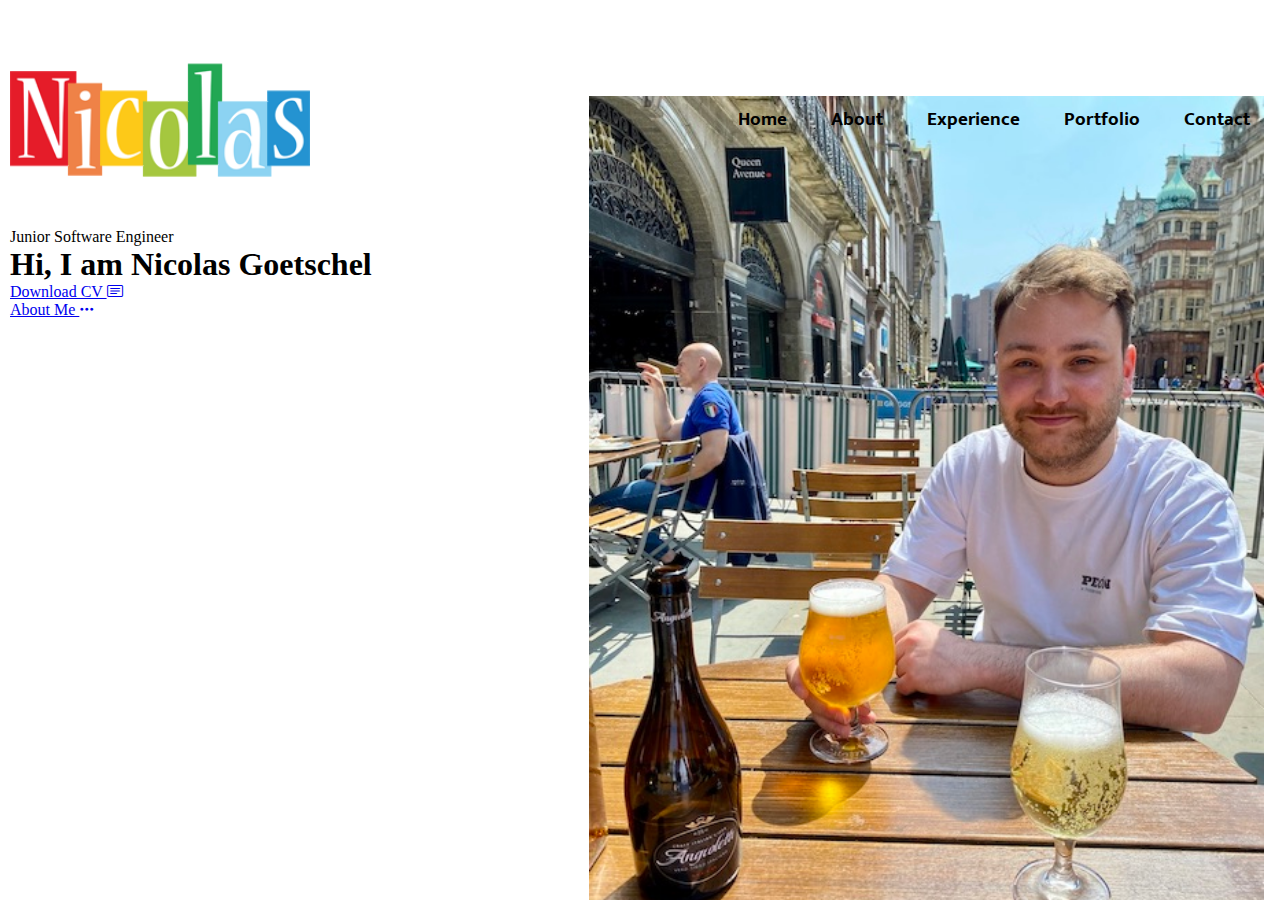
==== index.html @ 973a5bb7 "about me added" ====
<!DOCTYPE html>
<html lang="en">
  <head>
    <meta charset="UTF-8" />
    <meta http-equiv="X-UA-Compatible" content="IE=edge" />
    <meta name="viewport" content="width=device-width, initial-scale=1.0" />
    <title>Portfolio</title>

    <link href="https://unpkg.com/aos@2.3.1/dist/aos.css" rel="stylesheet" />
    <link rel="stylesheet" href="style.css" />

    <link
      rel="stylesheet"
      href="https://cdn.jsdelivr.net/npm/bootstrap-icons@1.10.2/font/bootstrap-icons.css"
    />

    <script src="https://unpkg.com/aos@2.3.1/dist/aos.js"></script>
  </head>

  <body>
    <div id="header">
      <div class="container">
        <nav>
          <a href="index.html"
            ><img
              src="image/Nicolas-designstyle-colors-m.png"
              alt="logo"
              class="logo"
          /></a>
          <ul id="sidemenu">
            <li>
              <a href="#header">
                <h3>Home</h3>
              </a>
            </li>
            <li>
              <a href="#header">
                <h3>About</h3>
              </a>
            </li>
            <li>
              <a href="#header">
                <h3>Experience</h3>
              </a>
            </li>
            <li>
              <a href="#header">
                <h3>Portfolio</h3>
              </a>
            </li>
            <li>
              <a href="#header">
                <h3>Contact</h3>
              </a>
            </li>
          </ul>
        </nav>
        <div class="header-text">
          <p>Junior Software Engineer</p>
          <h1>Hi, I am <span>Nicolas Goetschel</span></h1>
        </div>
        <div class="header-bottom-content">
          <div>
            <a href="cv.pdf" download
              >Download CV <i class="bi bi-card-text"></i
            ></a>
          </div>
          <div>
            <a href="#about"> About Me <i class="bi bi-three-dots"></i></a>
          </div>
        </div>
      </div>
    </div>
  </body>
</html>
---- style.css ----
@import url('https://fonts.googleapis.com/css2?family=Mukta:wght@300;400;500;700;800&family=Poppins:wght@300;400;500;600;700&display=swap');

* {
  margin: 0;
  padding: 0;
  box-sizing: border-box;
}

:root {
  --text: rgb(0, 0, 0);
  --body-background: rgb(245, 248, 246);
  --main-color: rgb(5, 100, 87);
  --text-white: rgb(247, 247, 247);
}

#header {
  width: 100%;
  height: 100vh;
  background-image: url(image/nicolas.jpeg);
  background-repeat: no-repeat;
  background-size: contain;
  background-position: right 1rem top 6rem;
  padding: 0;
  margin: 0;
  position: relative;
}

.container {
  padding: 10px;
  display: block;
}

nav {
  display: flex;
  align-items: center;
  justify-content: space-between;
  flex-wrap: wrap;
}

.logo {
  width: 300px;
  cursor: pointer;
}

nav ul li {
  display: inline-block;
  list-style: none;
  margin: 10px 20px;
}

nav ul li a {
  color: var(--text);
  text-decoration: none;
  position: relative;
}

nav ul li a h3 {
  font-family: 'Mukta', sans-serif;
}

nav ul li a::after {
  content: ' ';
  width: 0;
  height: 2.7px;
  background: var(--main-color);
  position: absolute;
  left: 50%;
  bottom: 0;
  transition: 0.5s;
  -webkit-transition: 0.5s;
  -moz-transition: 0.5s;
  -ms-transition: 0.5s;
  -o-transition: 0.5s;
}

nav ul li a:hover::after {
  width: 100%;
  left: 0;
}
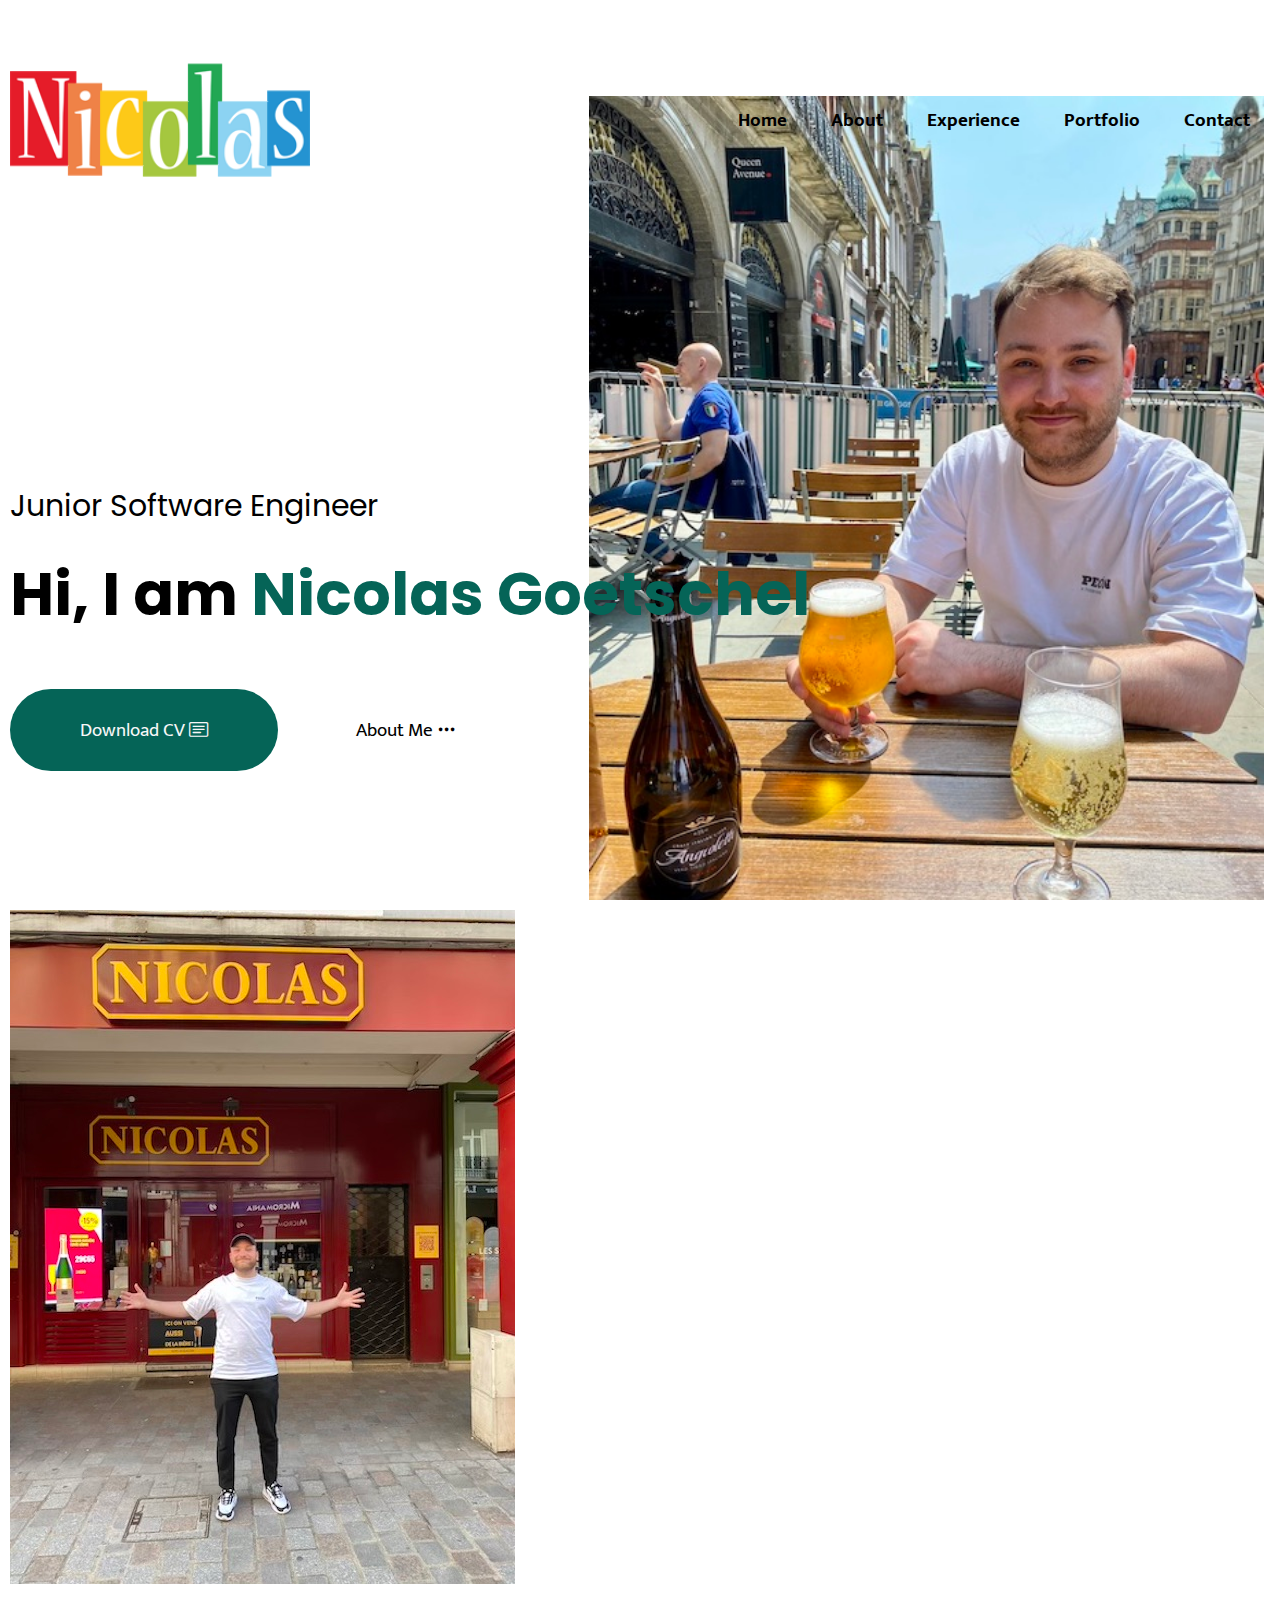
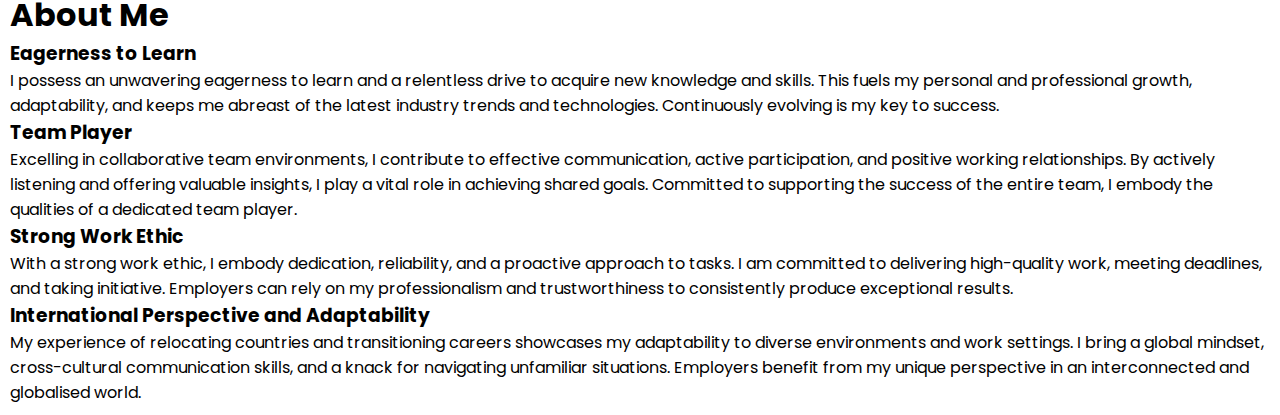
==== commit b1da96ad: "added about me text" ====
--- a/index.html
+++ b/index.html
@@ -71,5 +71,51 @@
         </div>
       </div>
     </div>
+    <div id="about">
+      <div class="container">
+        <div class="row">
+          <div class="about-col-1">
+            <img src="image/nicolas123.jpeg" alt="" />
+          </div>
+          <div class="about-col-2">
+            <h1 class="sub-title">About Me</h1>
+            <h3>Eagerness to Learn</h3>
+            <p>
+              I possess an unwavering eagerness to learn and a relentless drive
+              to acquire new knowledge and skills. This fuels my personal and
+              professional growth, adaptability, and keeps me abreast of the
+              latest industry trends and technologies. Continuously evolving is
+              my key to success.
+            </p>
+            <h3>Team Player</h3>
+            <p>
+              Excelling in collaborative team environments, I contribute to
+              effective communication, active participation, and positive
+              working relationships. By actively listening and offering valuable
+              insights, I play a vital role in achieving shared goals. Committed
+              to supporting the success of the entire team, I embody the
+              qualities of a dedicated team player.
+            </p>
+            <h3>Strong Work Ethic</h3>
+            <p>
+              With a strong work ethic, I embody dedication, reliability, and a
+              proactive approach to tasks. I am committed to delivering
+              high-quality work, meeting deadlines, and taking initiative.
+              Employers can rely on my professionalism and trustworthiness to
+              consistently produce exceptional results.
+            </p>
+            <h3>International Perspective and Adaptability</h3>
+            <p>
+              My experience of relocating countries and transitioning careers
+              showcases my adaptability to diverse environments and work
+              settings. I bring a global mindset, cross-cultural communication
+              skills, and a knack for navigating unfamiliar situations.
+              Employers benefit from my unique perspective in an interconnected
+              and globalised world.
+            </p>
+          </div>
+        </div>
+      </div>
+    </div>
   </body>
 </html>
--- a/style.css
+++ b/style.css
@@ -4,6 +4,7 @@
   margin: 0;
   padding: 0;
   box-sizing: border-box;
+  font-family: 'Poppins', sans-serif;
 }
 
 :root {
@@ -77,3 +78,67 @@
   width: 100%;
   left: 0;
 }
+
+.header-text {
+  margin-top: 20%;
+  font-size: 30px;
+}
+
+.header-text h1 {
+  font-size: 60px;
+  margin-top: 20px;
+}
+
+.header-text h1 span {
+  color: var(--main-color);
+}
+
+.header-bottom-content {
+  display: flex;
+  flex-wrap: wrap;
+  gap: 0.5rem;
+  margin-top: 50px;
+}
+
+.header-bottom-content div {
+  background: transparent;
+  display: inline-block;
+  padding: 25px 70px;
+  border-radius: 50px;
+  -webkit-border-radius: 50px;
+  -moz-border-radius: 50px;
+  -ms-border-radius: 50px;
+  -o-border-radius: 50px;
+  cursor: pointer;
+}
+
+.header-bottom-content div:nth-child(1) {
+  background: var(--main-color);
+}
+
+.header-bottom-content div:nth-child(1) a {
+  color: var(--text-white);
+}
+
+.header-bottom-content div:nth-child(1):hover {
+  background: transparent;
+}
+
+.header-bottom-content div:nth-child(1):hover a {
+  color: var(--text);
+}
+
+.header-bottom-content div a {
+  text-decoration: none;
+  color: var(--text);
+  font-size: 1.2rem;
+  font-family: 'Mukta', sans-serif;
+}
+
+.header-bottom-content div:hover a {
+  color: var(--text-white);
+}
+
+.header-bottom-content div:hover {
+  background: var(--main-color);
+}
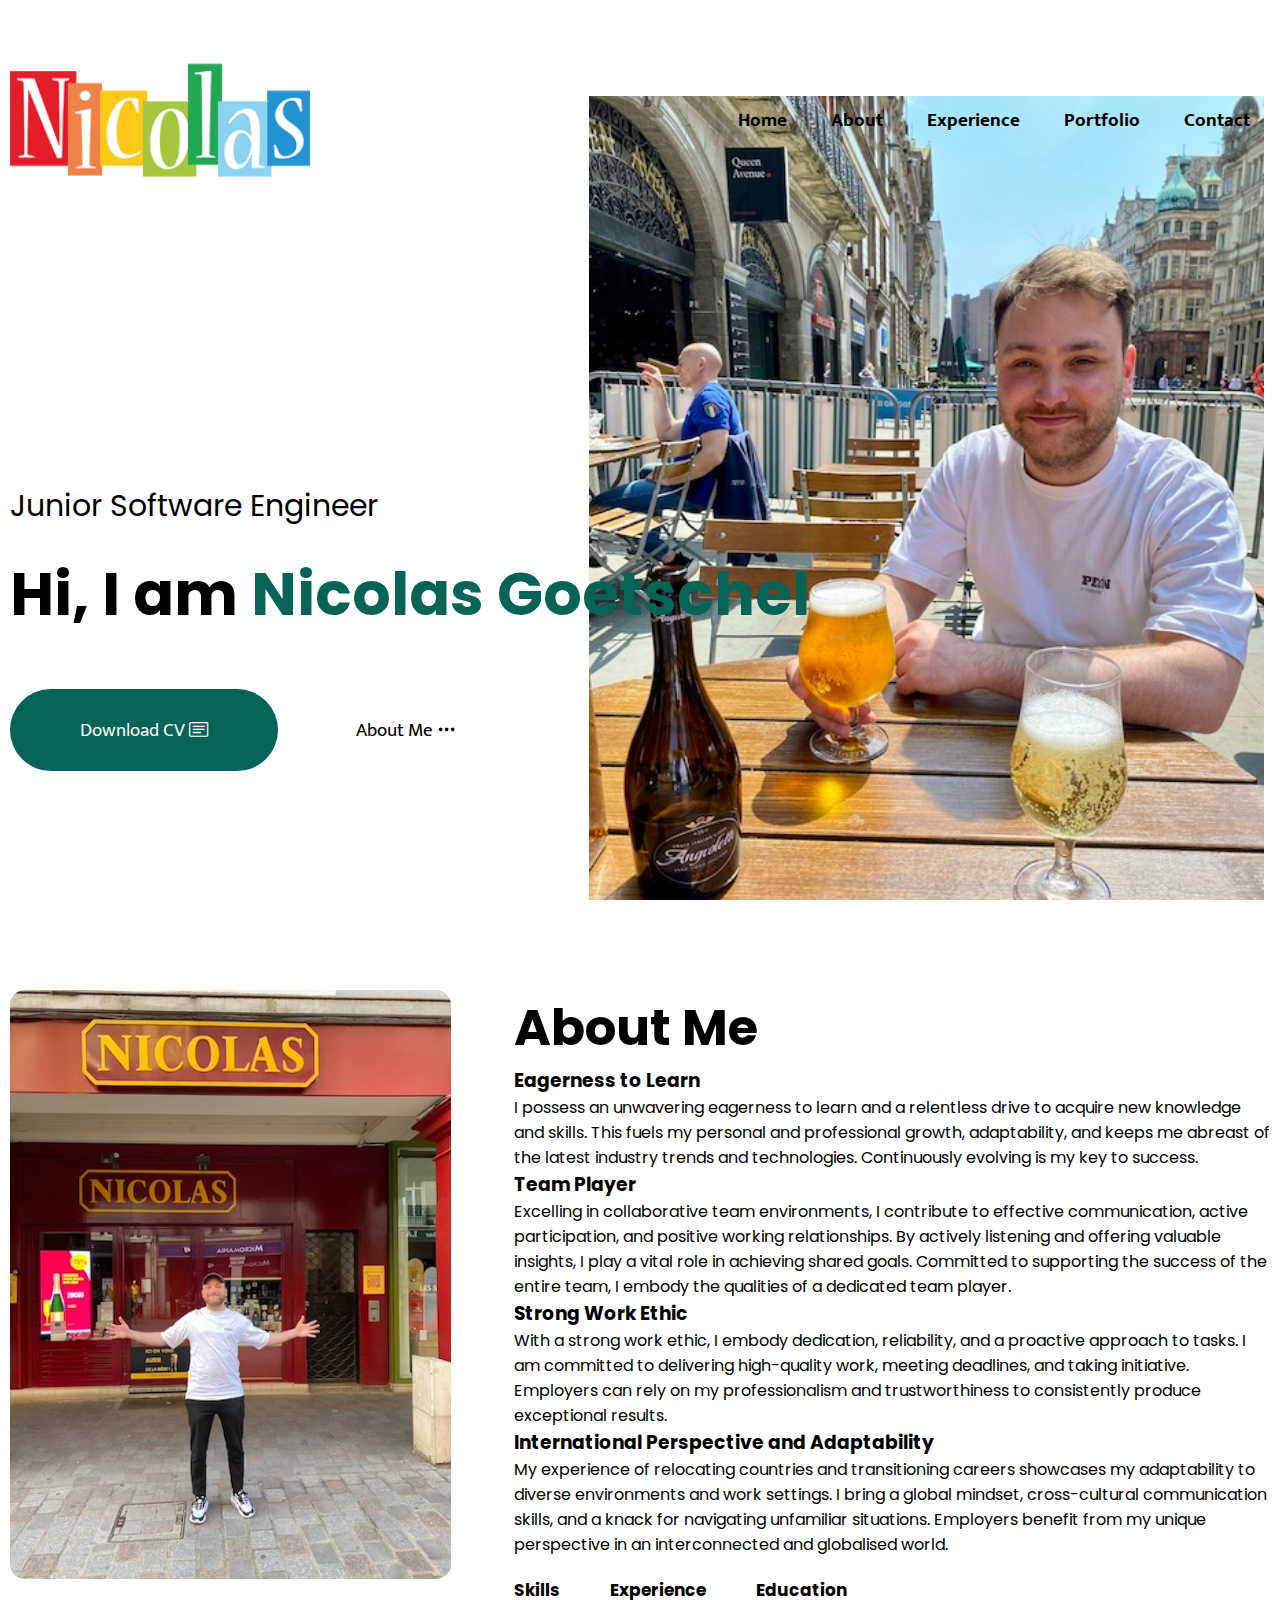
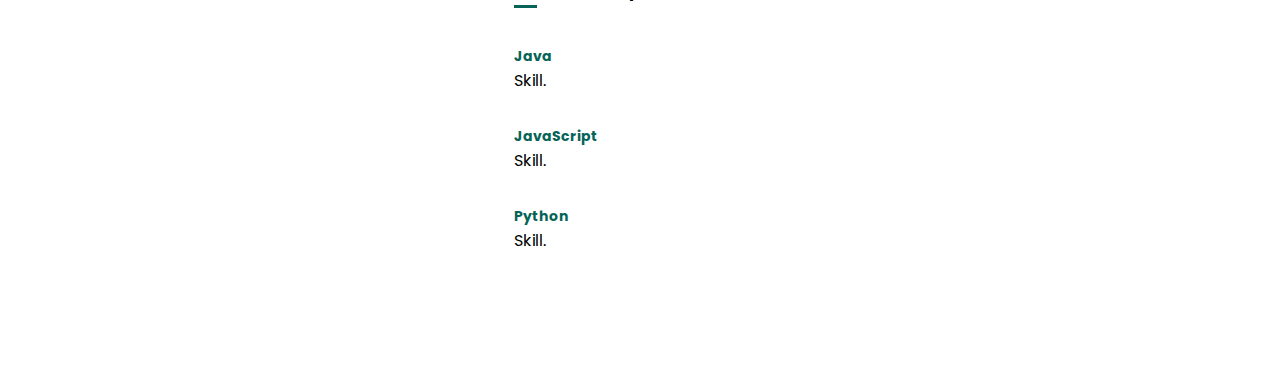
==== commit d070e05b: "skill, experience and education tabs working" ====
--- a/index.html
+++ b/index.html
@@ -113,9 +113,65 @@
               Employers benefit from my unique perspective in an interconnected
               and globalised world.
             </p>
+            <div class="tab-titles">
+              <p class="tab-links active-link" onclick="opentab('skill')">
+                Skills
+              </p>
+              <p class="tab-links" onclick="opentab('experience')">
+                Experience
+              </p>
+              <p class="tab-links" onclick="opentab('education')">Education</p>
+            </div>
+            <div class="tab-contents active-tab" id="skill">
+              <ul>
+                <li>
+                  <span>Java</span><br />
+                  Skill.
+                </li>
+                <li>
+                  <span>JavaScript</span><br />
+                  Skill.
+                </li>
+                <li>
+                  <span>Python</span><br />
+                  Skill.
+                </li>
+              </ul>
+            </div>
+            <div class="tab-contents" id="experience">
+              <ul>
+                <li><span>2023-current</span><br />Experience.</li>
+                <li><span>2022-2023</span><br />Experience.</li>
+                <li><span>2021-2022</span><br />Experience.</li>
+              </ul>
+            </div>
+            <div class="tab-contents" id="education">
+              <ul>
+                <li><span>2023-current</span><br />Education.</li>
+                <li><span>2022-2023</span><br />Education.</li>
+                <li><span>2021-2022</span><br />Education.</li>
+              </ul>
+            </div>
           </div>
         </div>
       </div>
     </div>
+
+    <script>
+      let tablinks = document.getElementsByClassName('tab-links');
+      let tabcontents = document.getElementsByClassName('tab-contents');
+
+      function opentab(tabname) {
+        for (tablink of tablinks) {
+          tablink.classList.remove('active-link');
+        }
+        for (tabcontent of tabcontents) {
+          tabcontent.classList.remove('active-tab');
+        }
+
+        event.currentTarget.classList.add('active-link');
+        document.getElementById(tabname).classList.add('active-tab');
+      }
+    </script>
   </body>
 </html>
--- a/style.css
+++ b/style.css
@@ -142,3 +142,88 @@
 .header-bottom-content div:hover {
   background: var(--main-color);
 }
+
+#about {
+  padding: 80px 0;
+  color: var(--text);
+  max-width: 100%;
+}
+
+.row {
+  display: flex;
+  justify-content: space-between;
+  flex-wrap: wrap;
+}
+
+.about-col-1 {
+  flex-basis: 35%;
+}
+
+.about-col-1 img {
+  width: 100%;
+  border-radius: 15px;
+  -webkit-border-radius: 15px;
+  -moz-border-radius: 15px;
+  -ms-border-radius: 15px;
+  -o-border-radius: 15px;
+}
+
+.about-col-2 {
+  flex-basis: 60%;
+}
+
+.sub-title {
+  font-size: 50px;
+  color: var(--text);
+}
+
+.tab-titles {
+  display: flex;
+  margin: 20px 0 40px;
+}
+
+.tab-links {
+  margin-right: 50px;
+  font-size: 17px;
+  font-weight: bold;
+  cursor: pointer;
+  position: relative;
+}
+
+.tab-links::after {
+  content: ' ';
+  width: 0;
+  height: 3px;
+  background: var(--main-color);
+  position: absolute;
+  left: 0;
+  bottom: -5px;
+  transition: 0.5s;
+  -webkit-transition: 0.5s;
+  -moz-transition: 0.5s;
+  -ms-transition: 0.5s;
+  -o-transition: 0.5s;
+}
+
+.tab-links.active-link::after {
+  width: 50%;
+}
+
+.tab-contents ul li {
+  list-style: none;
+  margin: 30px 0;
+}
+
+.tab-contents ul li span {
+  color: var(--main-color);
+  font-size: 14px;
+  font-weight: bold;
+}
+
+.tab-contents {
+  display: none;
+}
+
+.tab-contents.active-tab {
+  display: block;
+}
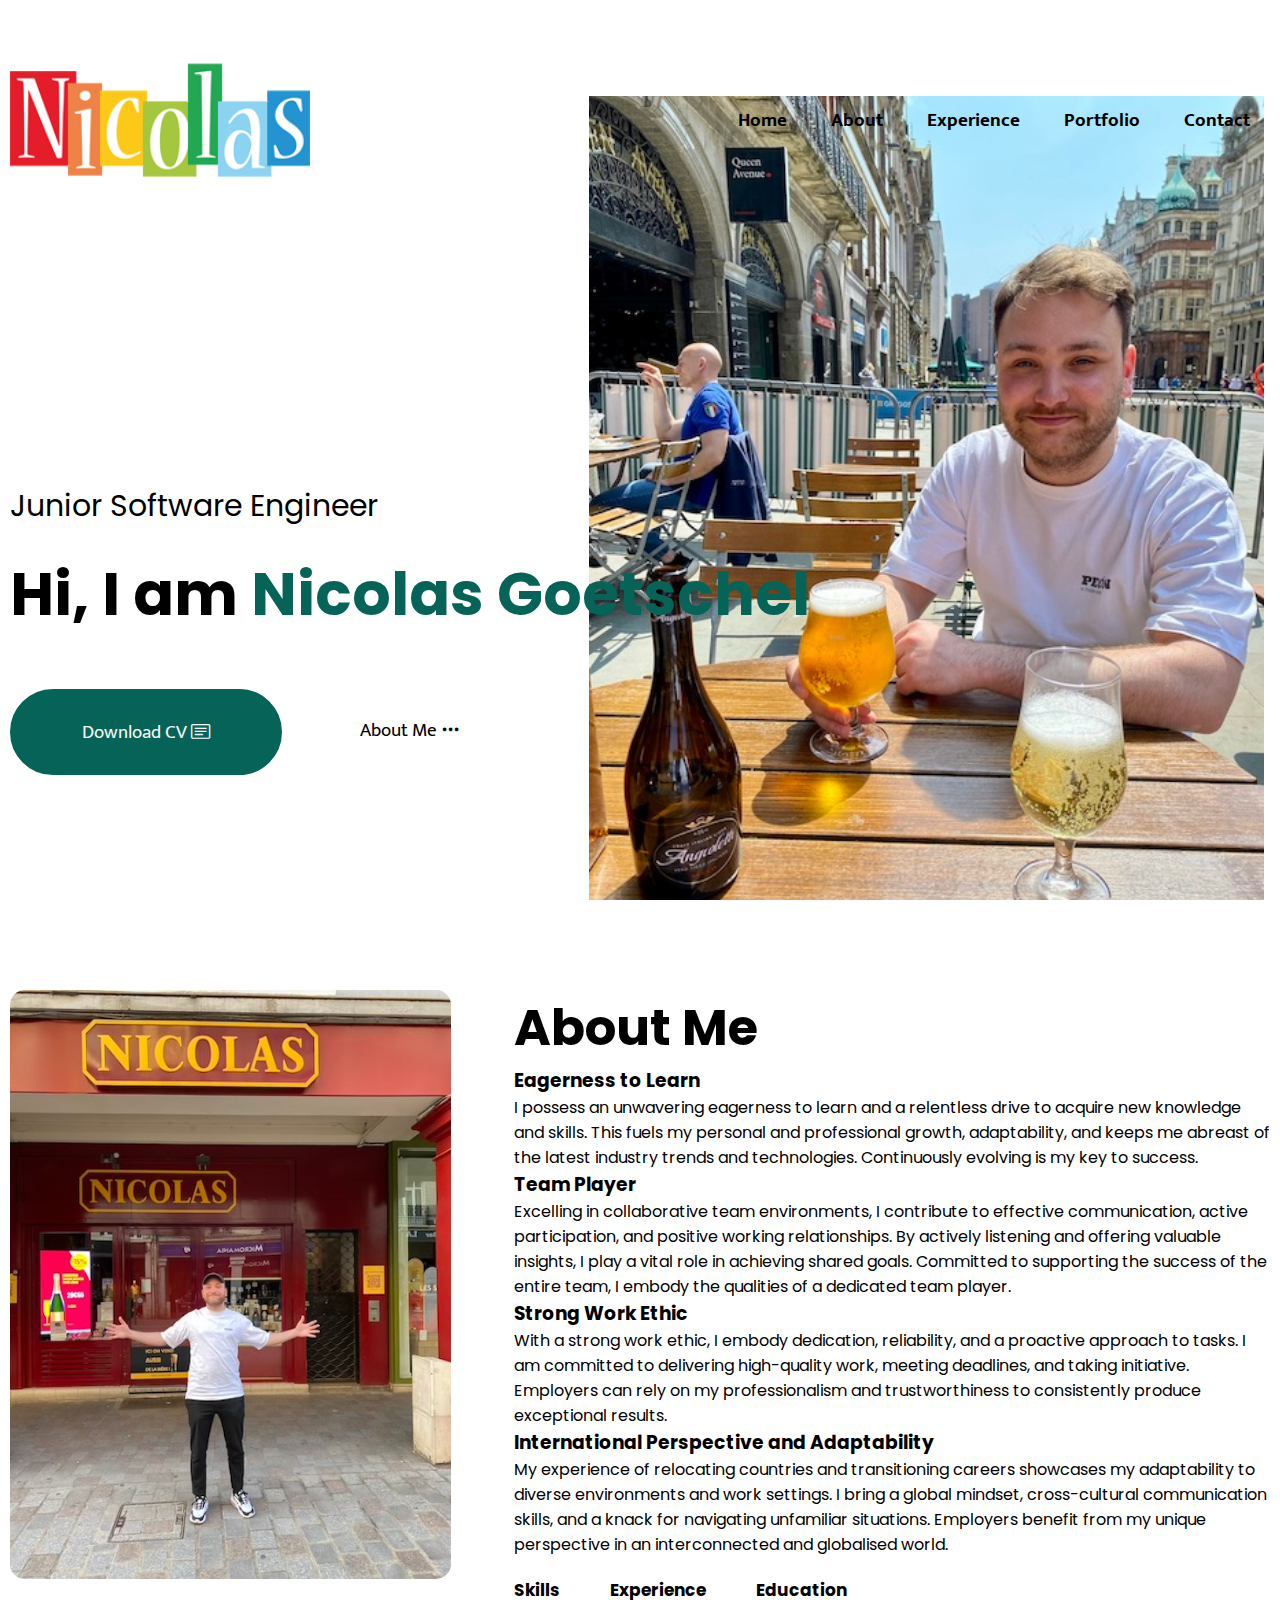
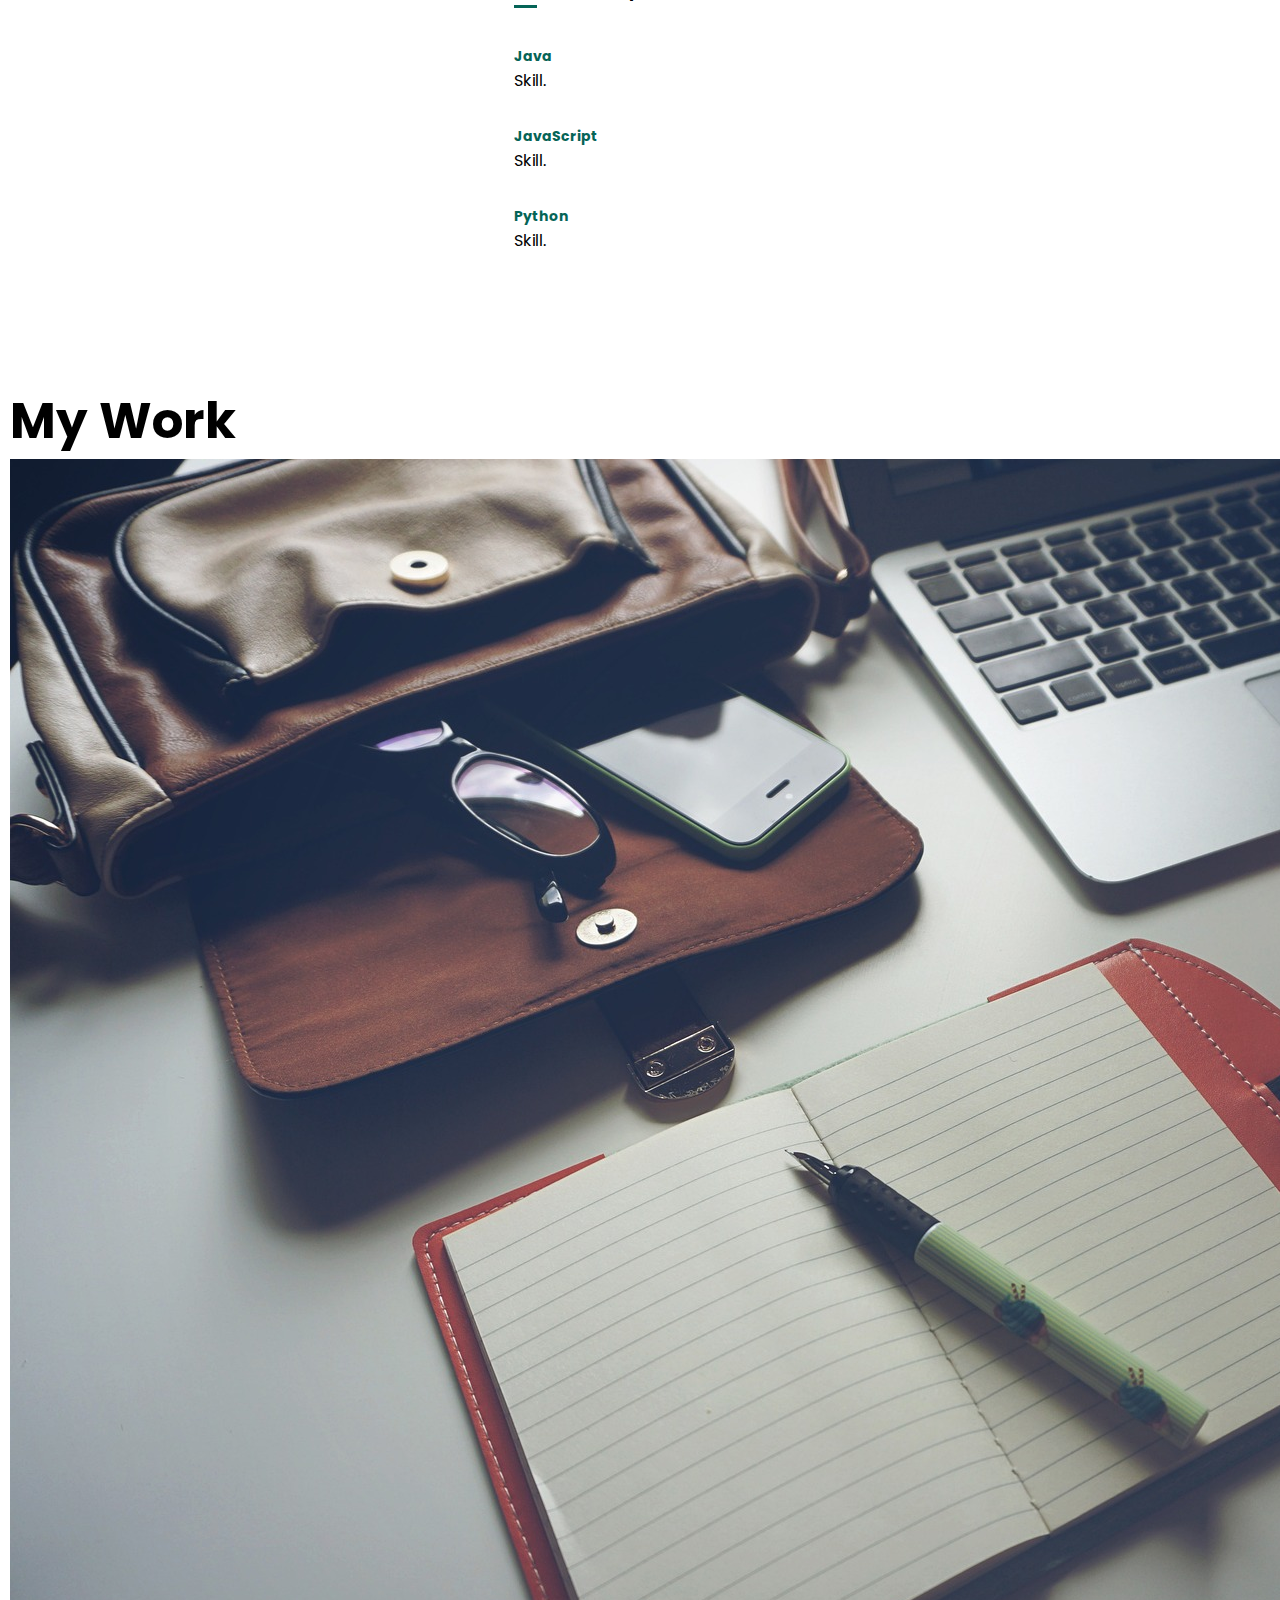
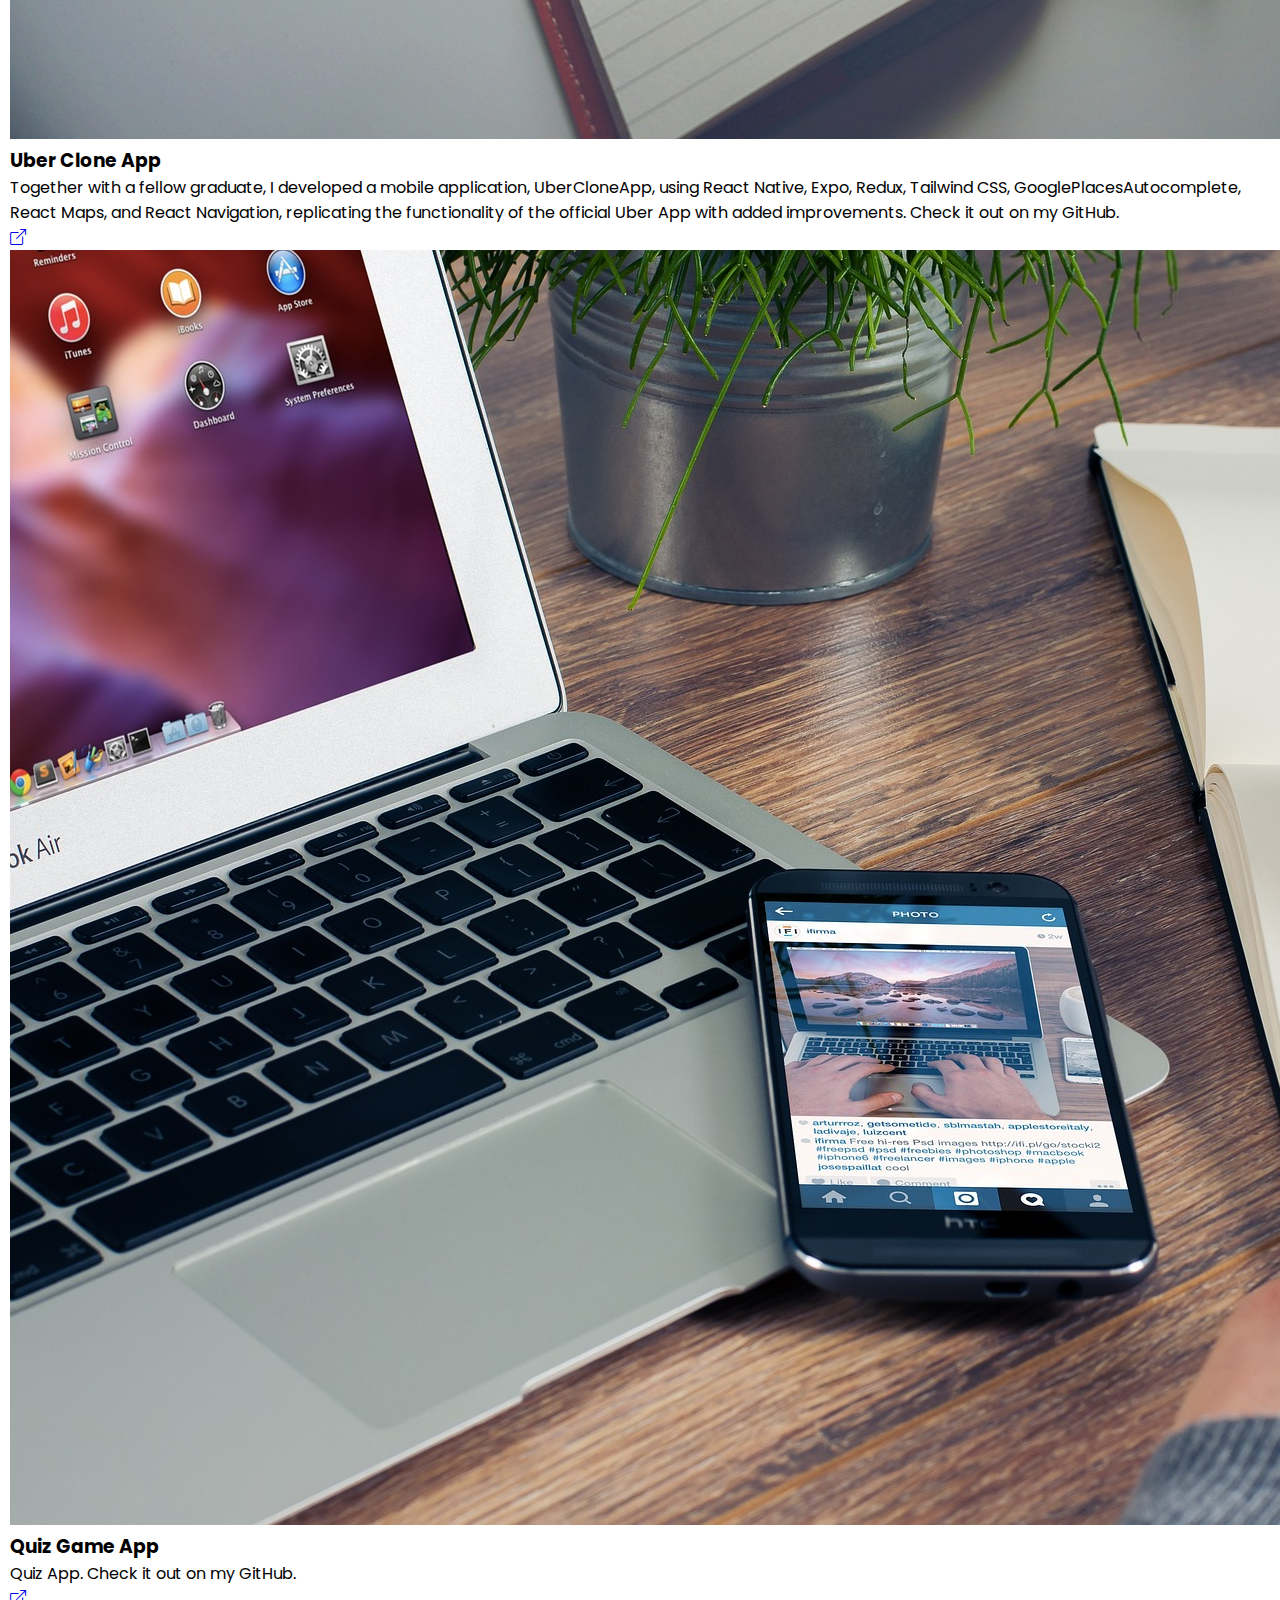
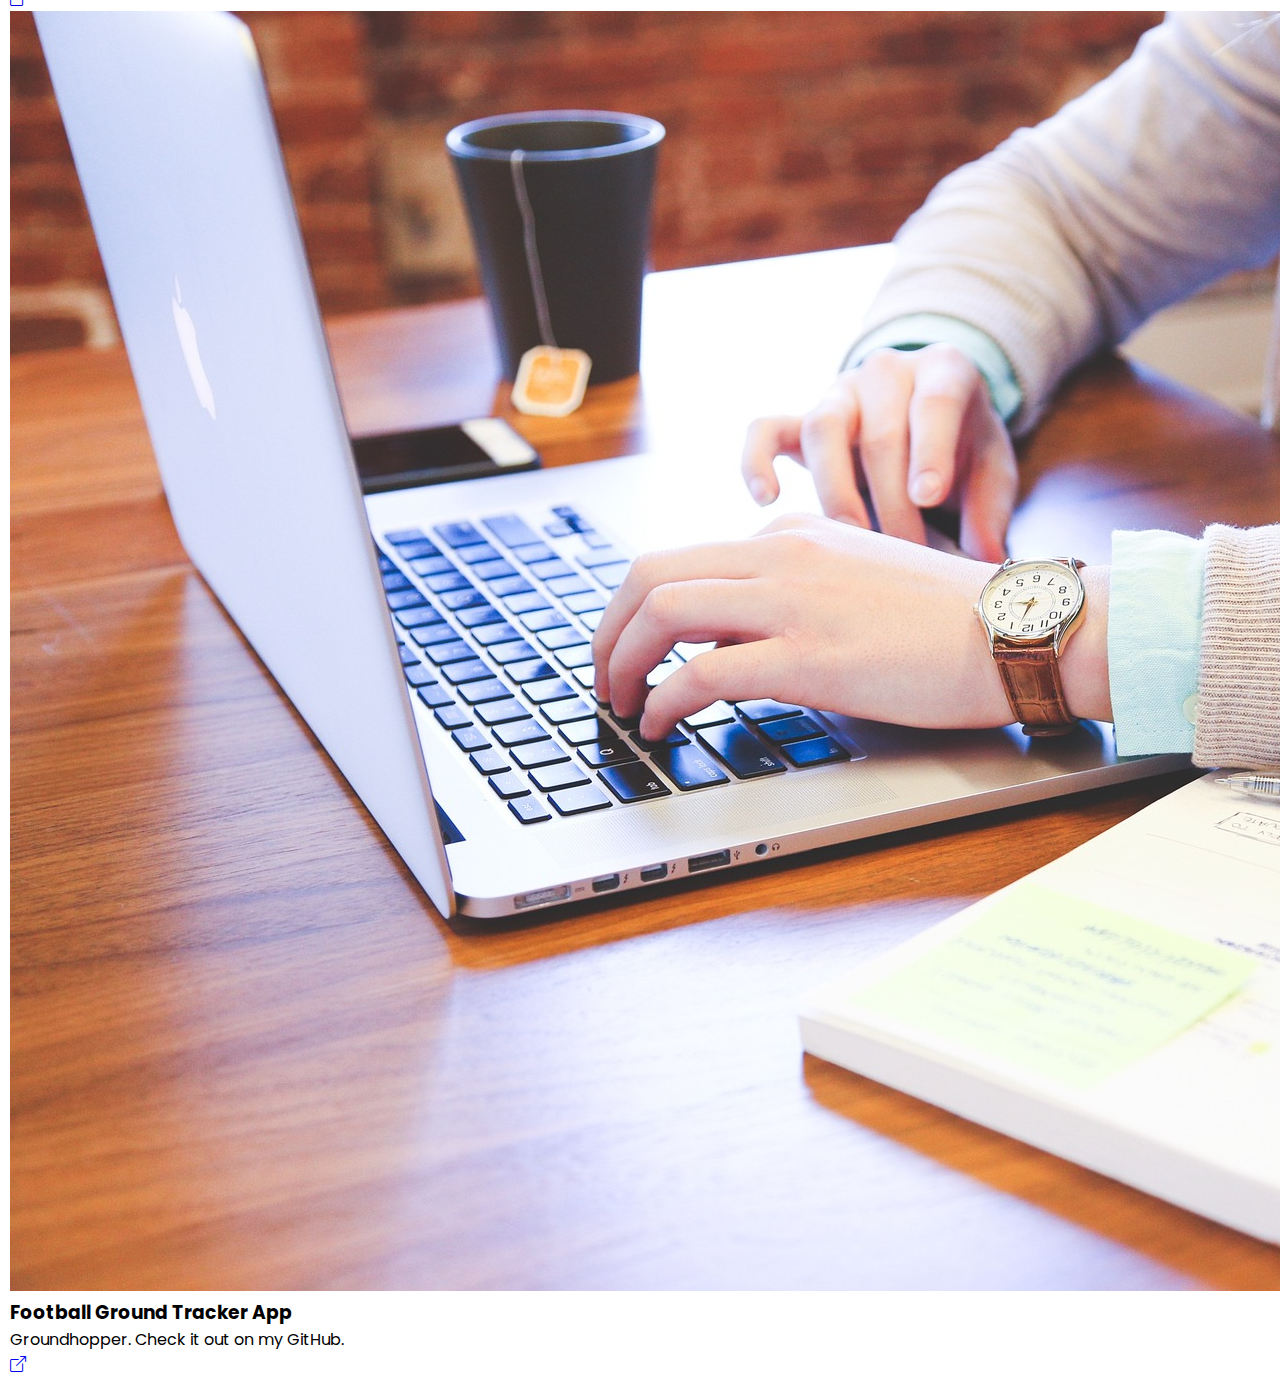
==== commit 853224b1: "some mock text and mock photos added for my portfolio" ====
--- a/index.html
+++ b/index.html
@@ -157,6 +157,44 @@
       </div>
     </div>
 
+    <div id="portfolio">
+      <div class="container">
+        <h1 class="sub-title">My Work</h1>
+        <div class="work-list">
+          <div class="work">
+            <img src="image/img 1.jpg" alt="" />
+            <div class="layer">
+              <h3>Uber Clone App</h3>
+              <p>
+                Together with a fellow graduate, I developed a mobile
+                application, UberCloneApp, using React Native, Expo, Redux,
+                Tailwind CSS, GooglePlacesAutocomplete, React Maps, and React
+                Navigation, replicating the functionality of the official Uber
+                App with added improvements. Check it out on my GitHub.
+              </p>
+              <a href="#"><i class="bi bi-box-arrow-up-right"></i></a>
+            </div>
+          </div>
+          <div class="work">
+            <img src="image/img 2.jpg" alt="" />
+            <div class="layer">
+              <h3>Quiz Game App</h3>
+              <p>Quiz App. Check it out on my GitHub.</p>
+              <a href="#"><i class="bi bi-box-arrow-up-right"></i></a>
+            </div>
+          </div>
+          <div class="work">
+            <img src="image/img 3.jpg" alt="" />
+            <div class="layer">
+              <h3>Football Ground Tracker App</h3>
+              <p>Groundhopper. Check it out on my GitHub.</p>
+              <a href="#"><i class="bi bi-box-arrow-up-right"></i></a>
+            </div>
+          </div>
+        </div>
+      </div>
+    </div>
+
     <script>
       let tablinks = document.getElementsByClassName('tab-links');
       let tabcontents = document.getElementsByClassName('tab-contents');
--- a/style.css
+++ b/style.css
@@ -114,6 +114,7 @@
 
 .header-bottom-content div:nth-child(1) {
   background: var(--main-color);
+  border: 2px solid var(--main-color);
 }
 
 .header-bottom-content div:nth-child(1) a {
@@ -198,7 +199,7 @@
   position: absolute;
   left: 0;
   bottom: -5px;
-  transition: 0.5s;
+  transition: 0.2s;
   -webkit-transition: 0.5s;
   -moz-transition: 0.5s;
   -ms-transition: 0.5s;
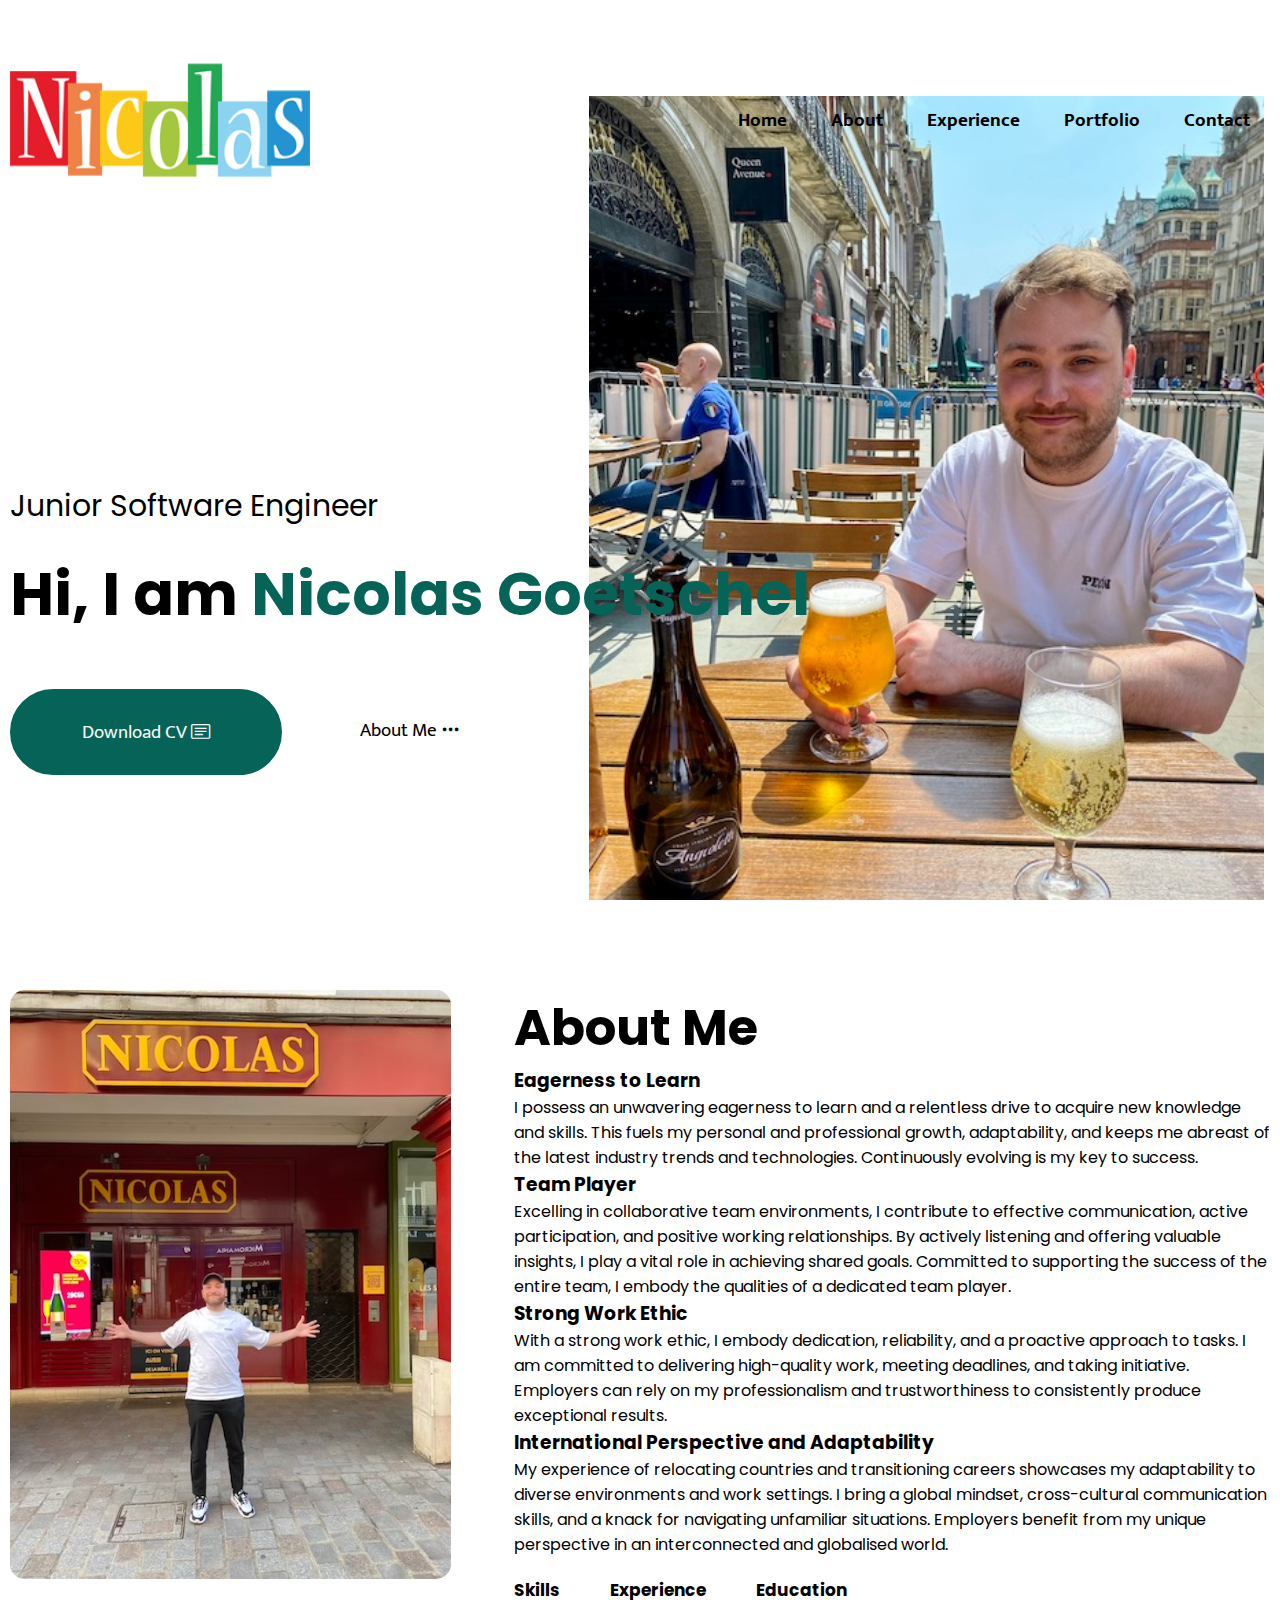
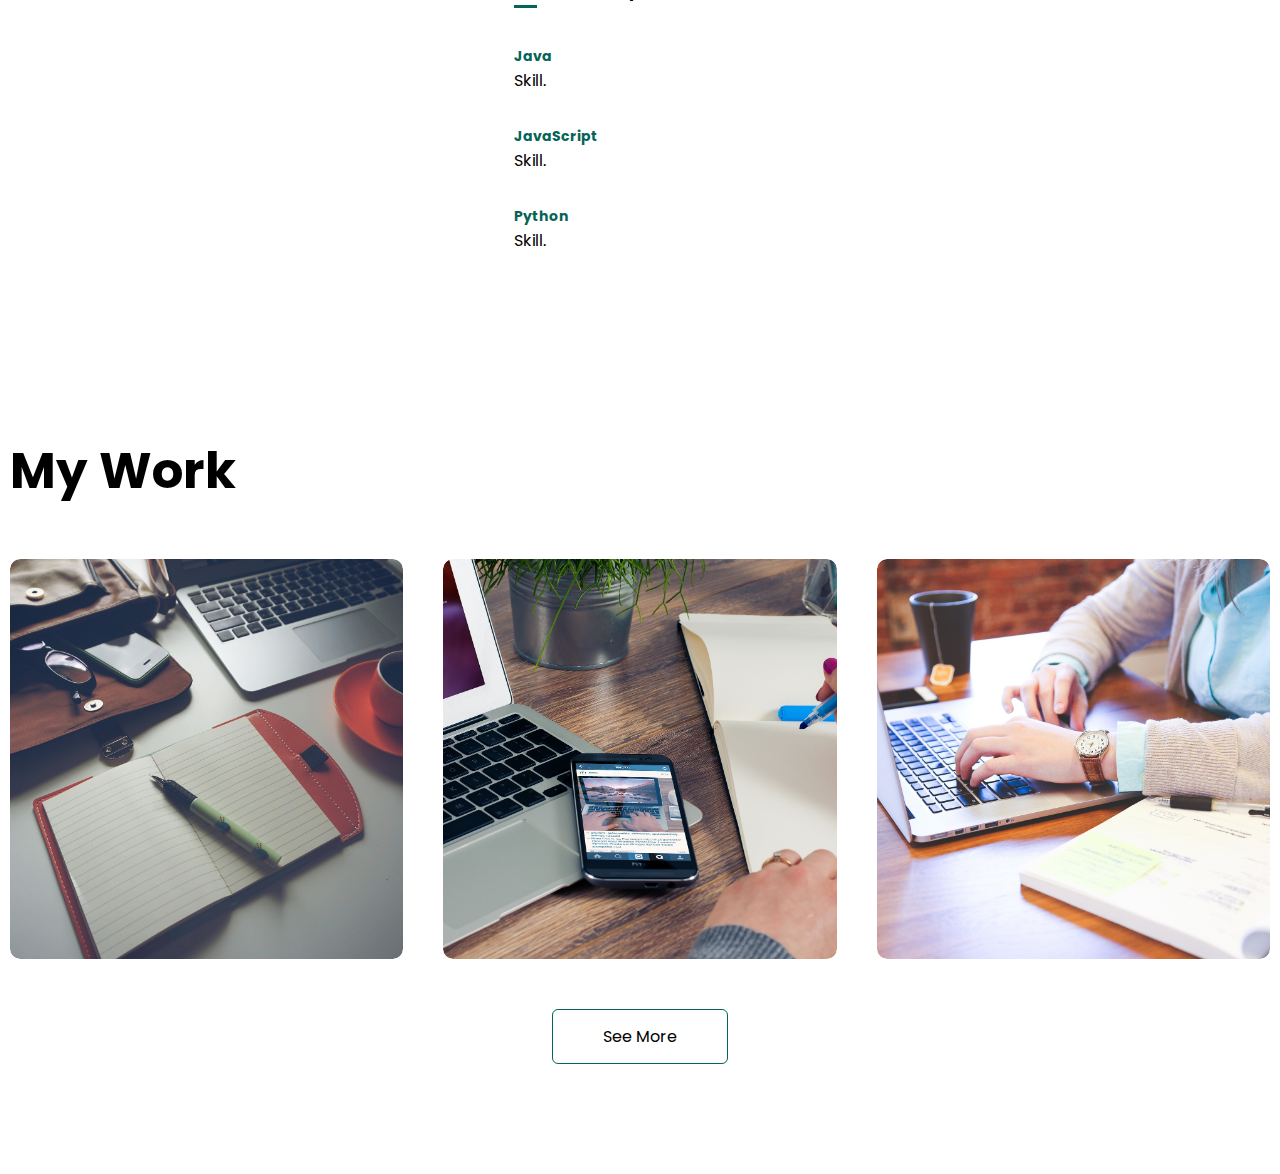
==== commit 8d749b5a: "my work section styled" ====
--- a/index.html
+++ b/index.html
@@ -165,13 +165,7 @@
             <img src="image/img 1.jpg" alt="" />
             <div class="layer">
               <h3>Uber Clone App</h3>
-              <p>
-                Together with a fellow graduate, I developed a mobile
-                application, UberCloneApp, using React Native, Expo, Redux,
-                Tailwind CSS, GooglePlacesAutocomplete, React Maps, and React
-                Navigation, replicating the functionality of the official Uber
-                App with added improvements. Check it out on my GitHub.
-              </p>
+              <p>Uber Clone. Check it out on my GitHub.</p>
               <a href="#"><i class="bi bi-box-arrow-up-right"></i></a>
             </div>
           </div>
@@ -192,6 +186,7 @@
             </div>
           </div>
         </div>
+        <a href="#" class="btn"> See More</a>
       </div>
     </div>
 
--- a/style.css
+++ b/style.css
@@ -228,3 +228,129 @@
 .tab-contents.active-tab {
   display: block;
 }
+
+#portfolio {
+  padding: 50px 0;
+}
+
+.work-list {
+  display: grid;
+  grid-template-columns: repeat(auto-fit, minmax(250px, 1fr));
+  grid-gap: 40px;
+  margin-top: 50px;
+}
+
+.work {
+  border-radius: 10px;
+  -webkit-border-radius: 10px;
+  -moz-border-radius: 10px;
+  -ms-border-radius: 10px;
+  -o-border-radius: 10px;
+  position: relative;
+  overflow: hidden;
+  cursor: pointer;
+}
+
+.work img {
+  width: 100%;
+  border-radius: 10px;
+  -webkit-border-radius: 10px;
+  -moz-border-radius: 10px;
+  -ms-border-radius: 10px;
+  -o-border-radius: 10px;
+  display: block;
+  min-height: 400px;
+  object-fit: cover;
+  transition: transform 0.5s;
+  -webkit-transition: transform 0.5s;
+  -moz-transition: transform 0.5s;
+  -ms-transition: transform 0.5s;
+  -o-transition: transform 0.5s;
+}
+
+.layer {
+  width: 100%;
+  height: 0;
+  background: linear-gradient(rgb(0, 0, 0, 0.6), var(--main-color));
+  border-radius: 10px;
+  -webkit-border-radius: 10px;
+  -moz-border-radius: 10px;
+  -ms-border-radius: 10px;
+  -o-border-radius: 10px;
+  position: absolute;
+  left: 0;
+  bottom: 0;
+  overflow: hidden;
+  display: flex;
+  align-items: center;
+  justify-content: center;
+  flex-direction: column;
+  padding: 0 40px;
+  text-align: center;
+  color: var(--text-white);
+  font-size: 14px;
+  transition: height 0.5s;
+  -webkit-transition: height 0.5s;
+  -moz-transition: height 0.5s;
+  -ms-transition: height 0.5s;
+  -o-transition: height 0.5s;
+}
+
+.layer h3 {
+  font-weight: 500;
+  margin-bottom: 20px;
+}
+
+.layer a {
+  margin-top: 20px;
+  color: var(--main-color);
+  text-decoration: none;
+  font-size: 18px;
+  line-height: 60px;
+  background: #fff;
+  height: 60px;
+  width: 60px;
+  border-radius: 50%;
+  -webkit-border-radius: 50%;
+  -moz-border-radius: 50%;
+  -ms-border-radius: 50%;
+  -o-border-radius: 50%;
+  text-align: center;
+}
+
+.work:hover img {
+  transform: scale(1.1);
+  -webkit-transform: scale(1.1);
+  -moz-transform: scale(1.1);
+  -ms-transform: scale(1.1);
+  -o-transform: scale(1.1);
+}
+
+.work:hover .layer {
+  height: 100%;
+}
+
+.btn {
+  display: block;
+  margin: 50px auto;
+  width: fit-content;
+  border: 1px solid var(--main-color);
+  padding: 14px 50px;
+  border-radius: 6px;
+  -webkit-border-radius: 6px;
+  -moz-border-radius: 6px;
+  -ms-border-radius: 6px;
+  -o-border-radius: 6px;
+  text-decoration: none;
+  color: var(--text);
+  transition: background 0.5s;
+  -webkit-transition: background 0.5s;
+  -moz-transition: background 0.5s;
+  -ms-transition: background 0.5s;
+  -o-transition: background 0.5s;
+}
+
+.btn:hover {
+  background: var(--main-color);
+  color: var(--text-white);
+}
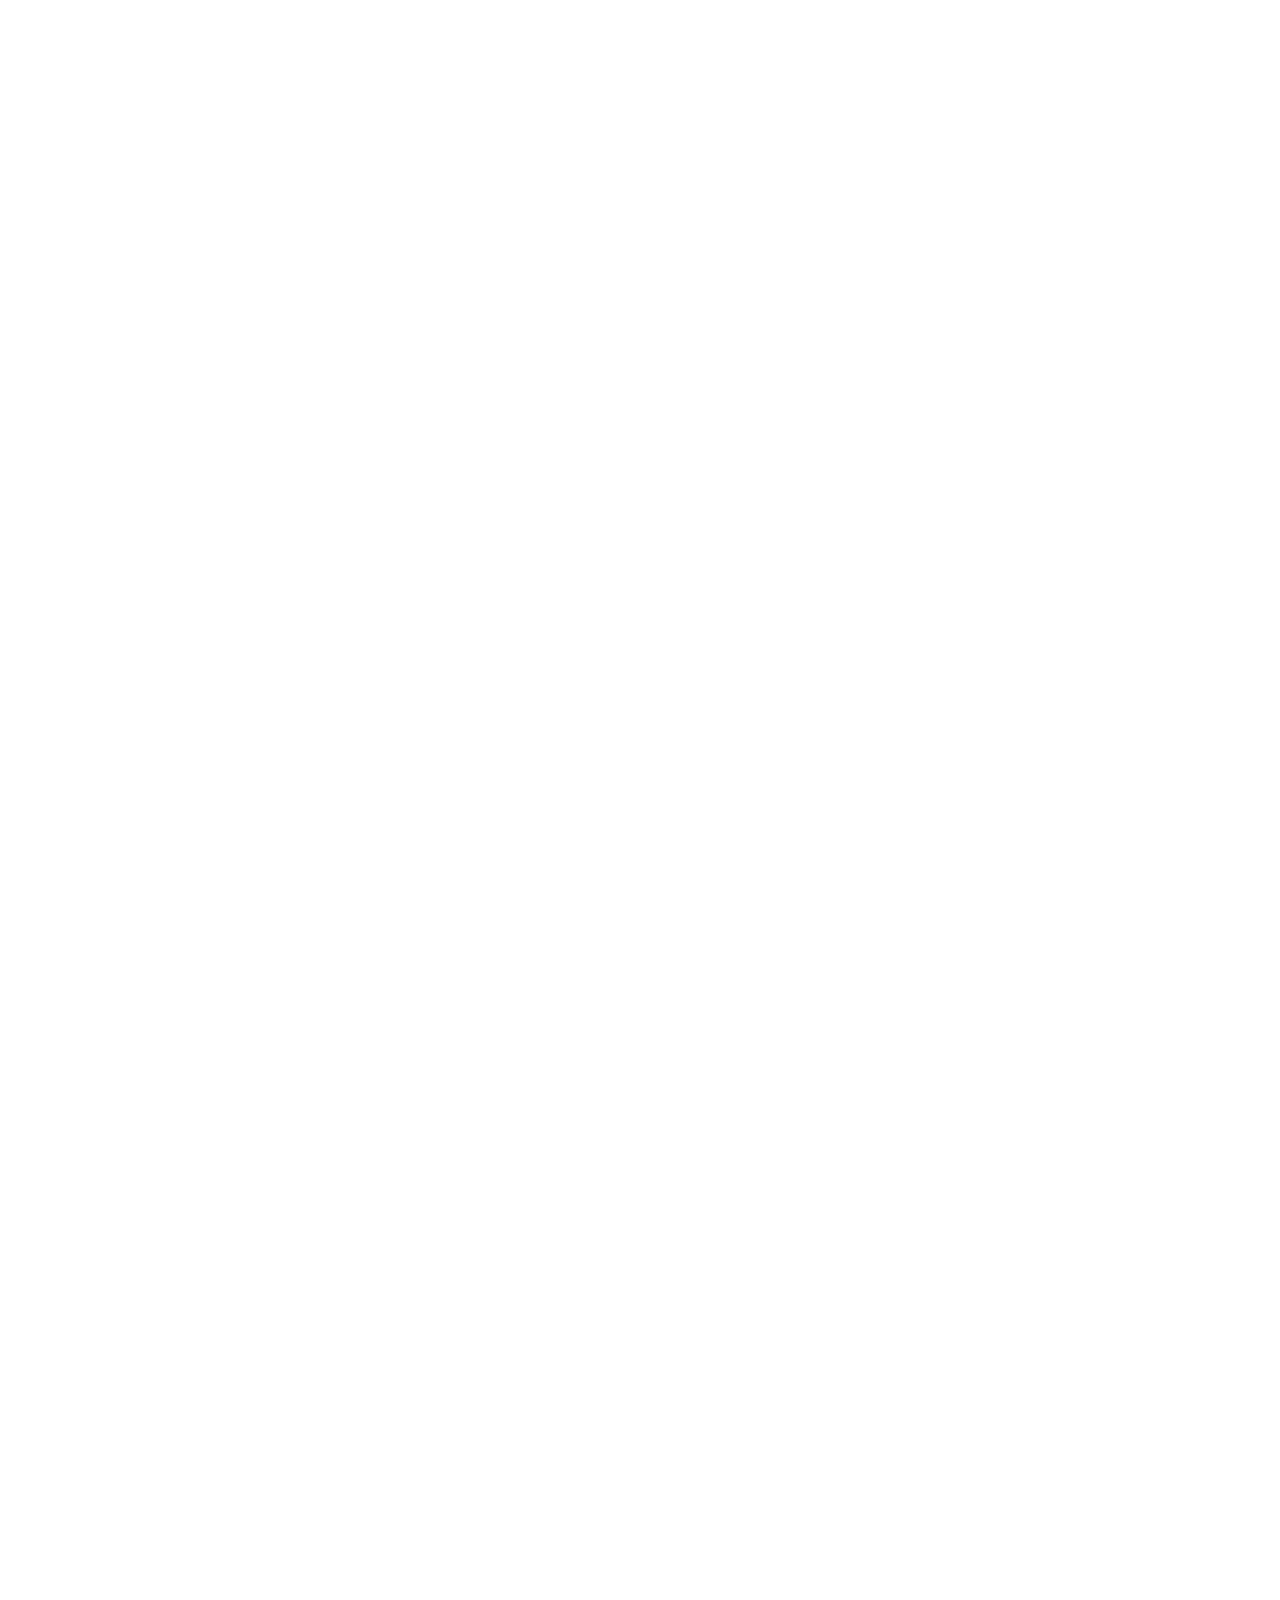
==== commit 2f6613a9: "mvp complete" ====
--- a/index.html
+++ b/index.html
@@ -34,22 +34,17 @@
               </a>
             </li>
             <li>
-              <a href="#header">
+              <a href="#about">
                 <h3>About</h3>
               </a>
             </li>
             <li>
-              <a href="#header">
-                <h3>Experience</h3>
-              </a>
-            </li>
-            <li>
-              <a href="#header">
+              <a href="#portfolio">
                 <h3>Portfolio</h3>
               </a>
             </li>
             <li>
-              <a href="#header">
+              <a href="#contact">
                 <h3>Contact</h3>
               </a>
             </li>
@@ -190,6 +185,80 @@
       </div>
     </div>
 
+    <div id="contact" data-aos="fade-up" data-aos-delay="300">
+      <div class="container">
+        <div class="row">
+          <div class="contact-left">
+            <h1 class="sub-title">Contact Me</h1>
+            <p><i class="bi bi-envelope-fill"></i>nicgoe@hotmail.com</p>
+            <p><i class="bi bi-telephone-fill"></i>+447832737322</p>
+            <div class="social-icons">
+              <a href="#"><i class="bi bi-github"></i></a>
+              <a href="#"><i class="bi bi-linkedin"></i></a>
+              <a href="#"><i class="bi bi-instagram"></i></a>
+              <a href="#"><i class="bi bi-whatsapp"></i></a>
+            </div>
+            <a href="cv.pdf" class="btn btn2" download>
+              Download CV <i class="bi bi-card-text"></i
+            ></a>
+          </div>
+          <div class="contact-right">
+            <form name="submit-to-google-sheet">
+              <input
+                type="text"
+                name="Name"
+                placeholder="Your name here"
+                required
+              />
+              <input
+                type="email"
+                name="Email"
+                placeholder="Your Email here"
+                required
+              />
+              <textarea
+                name="Message"
+                rows="6"
+                placeholder="Your Message"
+              ></textarea>
+
+              <span id="msg"></span>
+              <button type="submit" class="btn btn2">Submit</button>
+            </form>
+          </div>
+        </div>
+      </div>
+      <div class="copyright">
+        <p>Copyright &copy; Nicolas Goetschel</p>
+      </div>
+    </div>
+
+    <script>
+      document.onreadystatechange = () => {
+        if (document.readyState !== 'complete') {
+          document.querySelector('body').style.visibility = 'hidden';
+          document.querySelector('#loader').style.visibility = 'visible';
+        }
+
+        setTimeout(() => {
+          document.querySelector('body').style.visibility = 'visible';
+          document.querySelector('#loader').style.display = 'none';
+        }, 3000);
+      };
+    </script>
+
+    <script>
+      let sidemenu = document.getElementById('sidemenu');
+
+      function openmenu() {
+        sidemenu.style.right = '0';
+      }
+
+      function closemenu() {
+        sidemenu.style.right = '-200px';
+      }
+    </script>
+
     <script>
       let tablinks = document.getElementsByClassName('tab-links');
       let tabcontents = document.getElementsByClassName('tab-contents');
@@ -206,5 +275,29 @@
         document.getElementById(tabname).classList.add('active-tab');
       }
     </script>
+
+    <script>
+      const scriptURL =
+        'https://script.google.com/macros/s/AKfycbx_BLROnSR1VRid-enuqUzpCpAttJzK7eoCZzi59ZBCsTunFFmvsja1BeAee1plLTfj/exec';
+      const form = document.forms['submit-to-google-sheet'];
+      const msg = document.getElementById('msg');
+
+      form.addEventListener('submit', (e) => {
+        e.preventDefault();
+        fetch(scriptURL, { method: 'POST', body: new FormData(form) })
+          .then((response) => {
+            msg.innerHTML = 'Message sent successfully';
+            setTimeout(function () {
+              msg.innerHTML = '';
+            }, 4000);
+            form.reset();
+          })
+          .catch((error) => console.error('Error!', error.message));
+      });
+    </script>
+
+    <script>
+      AOS.init();
+    </script>
   </body>
 </html>
--- a/style.css
+++ b/style.css
@@ -354,3 +354,226 @@
   background: var(--main-color);
   color: var(--text-white);
 }
+
+.contact-left {
+  flex-basis: 35%;
+}
+
+.contact-right {
+  flex-basis: 60%;
+}
+
+.contact-left p {
+  margin-top: 30px;
+}
+
+.contact-left p i {
+  color: var(--main-color);
+  margin-right: 15px;
+  font-size: 25px;
+}
+
+.social-icons {
+  margin-top: 30px;
+}
+
+.social-icons a {
+  text-decoration: none;
+  font-size: 30px;
+  margin-right: 15px;
+  color: #ababab;
+  display: inline-block;
+  transition: transform 0.5s;
+  -webkit-transition: transform 0.5s;
+  -moz-transition: transform 0.5s;
+  -ms-transition: transform 0.5s;
+  -o-transition: transform 0.5s;
+}
+
+.social-icons a:hover {
+  color: var(--main-color);
+  transform: translateY(-5px);
+  -webkit-transform: translateY(-5px);
+  -moz-transform: translateY(-5px);
+  -ms-transform: translateY(-5px);
+  -o-transform: translateY(-5px);
+}
+
+.btn.btn2 {
+  display: inline-block;
+  background: var(--main-color);
+  color: var(--text-white);
+}
+
+.contact-right form {
+  width: 100%;
+}
+
+form input,
+form textarea {
+  width: 100%;
+  border: 0;
+  outline: none;
+  background: rgb(214, 224, 221);
+  padding: 15px;
+  margin: 15px 0;
+  color: var(--text);
+  font-size: 18px;
+  border-radius: 6px;
+  -webkit-border-radius: 6px;
+  -moz-border-radius: 6px;
+  -ms-border-radius: 6px;
+  -o-border-radius: 6px;
+}
+
+form .btn2 {
+  padding: 14px 60px;
+  font-size: 18px;
+  margin-top: 20px;
+  cursor: pointer;
+}
+
+.copyright {
+  width: 100%;
+  text-align: center;
+  padding: 25px 0;
+  background: rgb(214, 224, 221);
+  font-weight: 500;
+  margin-top: 20px;
+}
+
+.copyright i {
+  color: var(--main-color);
+}
+
+#msg {
+  color: green;
+  display: block;
+  margin-top: -10px;
+  font-weight: 600;
+}
+
+@media (max-width: 1350px) {
+  #header {
+    background-image: url(image/phone\ background.png);
+    background-position: right -10rem top 6rem;
+    background-size: contain;
+    max-height: 80vh;
+  }
+
+  .logo {
+    width: 200px;
+  }
+
+  nav ul li {
+    margin: 0 5px;
+  }
+}
+
+@media only screen and (max-width: 680px) {
+  .container {
+    padding-left: 5%;
+  }
+
+  .header-text {
+    margin-top: 25%;
+    font-size: 16px;
+  }
+
+  .header-text h1 {
+    font-size: 30px;
+  }
+
+  .logo {
+    width: 220px;
+    padding-right: 15px;
+  }
+
+  .header-bottom-content {
+    margin-top: 25px;
+  }
+
+  .header-bottom-content div {
+    padding: 20px 45px;
+  }
+
+  nav .bi {
+    display: block;
+    font-size: 35px;
+    cursor: pointer;
+  }
+
+  nav ul {
+    background: var(--main-color);
+    position: fixed;
+    top: 0;
+    right: -200px;
+    width: 190px;
+    height: 100vh;
+    padding-top: 50px;
+    z-index: 10;
+    transition: right 0.5s;
+    -webkit-transition: right 0.5s;
+    -moz-transition: right 0.5s;
+    -ms-transition: right 0.5s;
+    -o-transition: right 0.5s;
+  }
+
+  nav ul li {
+    display: block;
+    margin: 25px;
+  }
+
+  nav ul li a {
+    color: var(--text-white);
+  }
+
+  nav ul .bi {
+    position: absolute;
+    top: 25px;
+    left: 25px;
+    cursor: pointer;
+    color: var(--text-white);
+  }
+
+  nav ul .times {
+    top: 10px;
+  }
+
+  .sub-title {
+    font-size: 40px;
+  }
+
+  .about-col-1,
+  .about-col-2 {
+    flex-basis: 100%;
+  }
+
+  .about-col-1 {
+    margin-bottom: 30px;
+  }
+
+  .about-col-2 {
+    font-size: 14px;
+  }
+
+  .tab-links {
+    font-size: 16px;
+    margin-right: 20px;
+  }
+
+  .contact-left,
+  .contact-right {
+    flex-basis: 100%;
+  }
+
+  .copyright {
+    font-size: 12px;
+  }
+}
+
+@media (max-width: 450px) {
+  .header-text h1 span {
+    margin-right: 20%;
+  }
+}
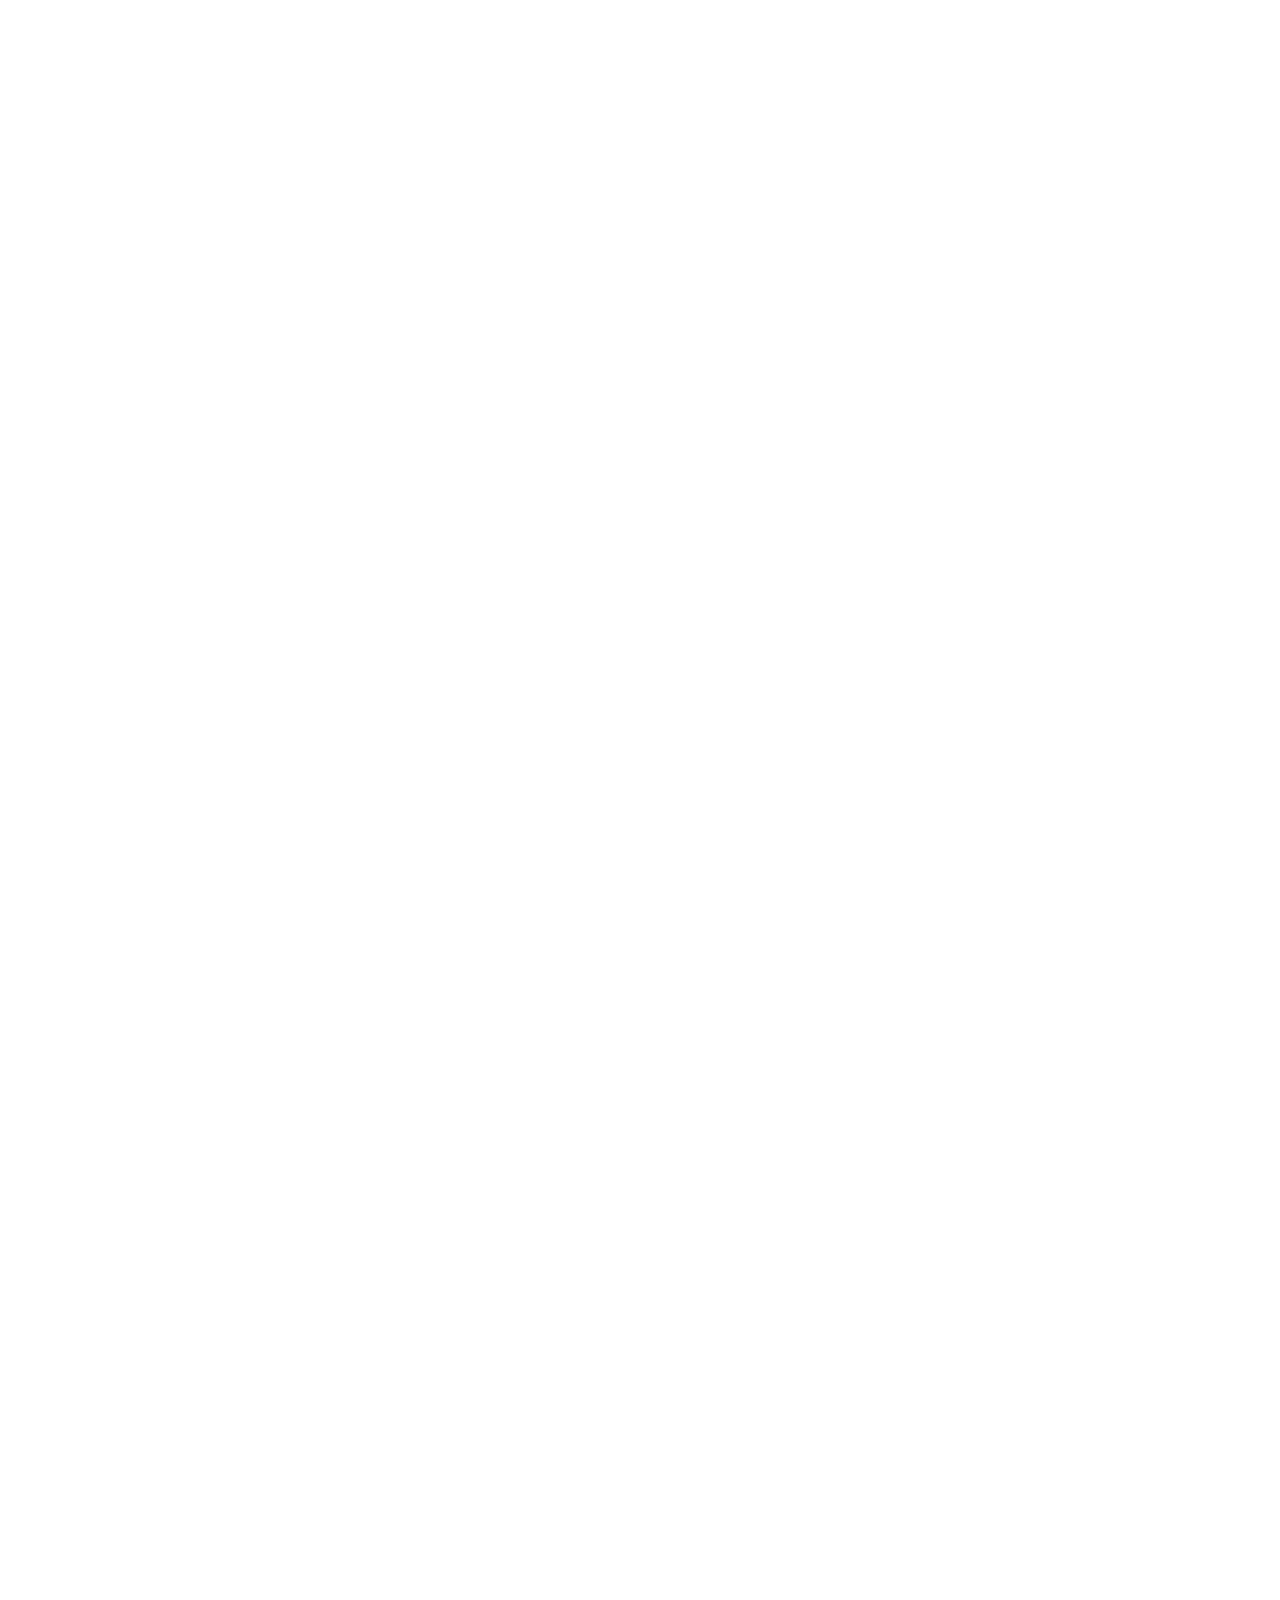
==== commit dd712072: "cv linked" ====
--- a/index.html
+++ b/index.html
@@ -56,8 +56,8 @@
         </div>
         <div class="header-bottom-content">
           <div>
-            <a href="cv.pdf" download
-              >Download CV <i class="bi bi-card-text"></i
+            <a href="cv.pdf" target="_blank"
+              >Open CV <i class="bi bi-card-text"></i
             ></a>
           </div>
           <div>
@@ -109,42 +109,67 @@
               and globalised world.
             </p>
             <div class="tab-titles">
-              <p class="tab-links active-link" onclick="opentab('skill')">
-                Skills
+              <p
+                class="tab-links active-link"
+                onclick="opentab('technologies')"
+              >
+                Technologies
               </p>
-              <p class="tab-links" onclick="opentab('experience')">
-                Experience
+              <p class="tab-links" onclick="opentab('certificates')">
+                Certificates
               </p>
               <p class="tab-links" onclick="opentab('education')">Education</p>
             </div>
-            <div class="tab-contents active-tab" id="skill">
+            <div class="tab-contents active-tab" id="technologies">
               <ul>
                 <li>
-                  <span>Java</span><br />
-                  Skill.
-                </li>
-                <li>
-                  <span>JavaScript</span><br />
-                  Skill.
-                </li>
-                <li>
-                  <span>Python</span><br />
-                  Skill.
+                  <span>Backend Development</span><br />
+                  Node JS <br />
+                  Mongo DB <br />
+                  Python <br />
+                  PostgreSQL <br />
+                  Java <br />
+                  Express JS
+                </li>
+                <li>
+                  <span>Frontend Development</span><br />
+                  HTML <br />
+                  CSS <br />
+                  JavaScript <br />Tailwind CSS <br />
+                  React/React Native
                 </li>
               </ul>
             </div>
-            <div class="tab-contents" id="experience">
+            <div class="tab-contents" id="certificates">
               <ul>
-                <li><span>2023-current</span><br />Experience.</li>
-                <li><span>2022-2023</span><br />Experience.</li>
-                <li><span>2021-2022</span><br />Experience.</li>
+                <li>
+                  <span
+                    >Professional Development Awards in Software
+                    Development</span
+                  ><br />Scottish Qualifications Authority (SCQF Level 8)
+                </li>
+                <li>
+                  <span>Professional Software Development Course</span
+                  ><br />CodeClan Digital Skills Academy
+                </li>
               </ul>
             </div>
             <div class="tab-contents" id="education">
               <ul>
-                <li><span>2023-current</span><br />Education.</li>
-                <li><span>2022-2023</span><br />Education.</li>
-                <li><span>2021-2022</span><br />Education.</li>
+                <li>
+                  <span>01/2023-05/2023</span><br />Professional Software
+                  Development Course <br />
+                  Scottish Qualifications Authority (SCQF Level 8)
+                </li>
+                <li>
+                  <span>08/2016-07/2019</span><br />Degree in Social Work <br />
+                  Advanced Federal Diploma of Higher Education
+                </li>
+                <li>
+                  <span>08/2011-07/2014</span><br />Apprenticeship as a Baker
+                  and Confectioner <br />
+                  Swiss Certificate of Competence
+                </li>
               </ul>
             </div>
           </div>
@@ -196,7 +221,6 @@
               <a href="#"><i class="bi bi-github"></i></a>
               <a href="#"><i class="bi bi-linkedin"></i></a>
               <a href="#"><i class="bi bi-instagram"></i></a>
-              <a href="#"><i class="bi bi-whatsapp"></i></a>
             </div>
             <a href="cv.pdf" class="btn btn2" download>
               Download CV <i class="bi bi-card-text"></i
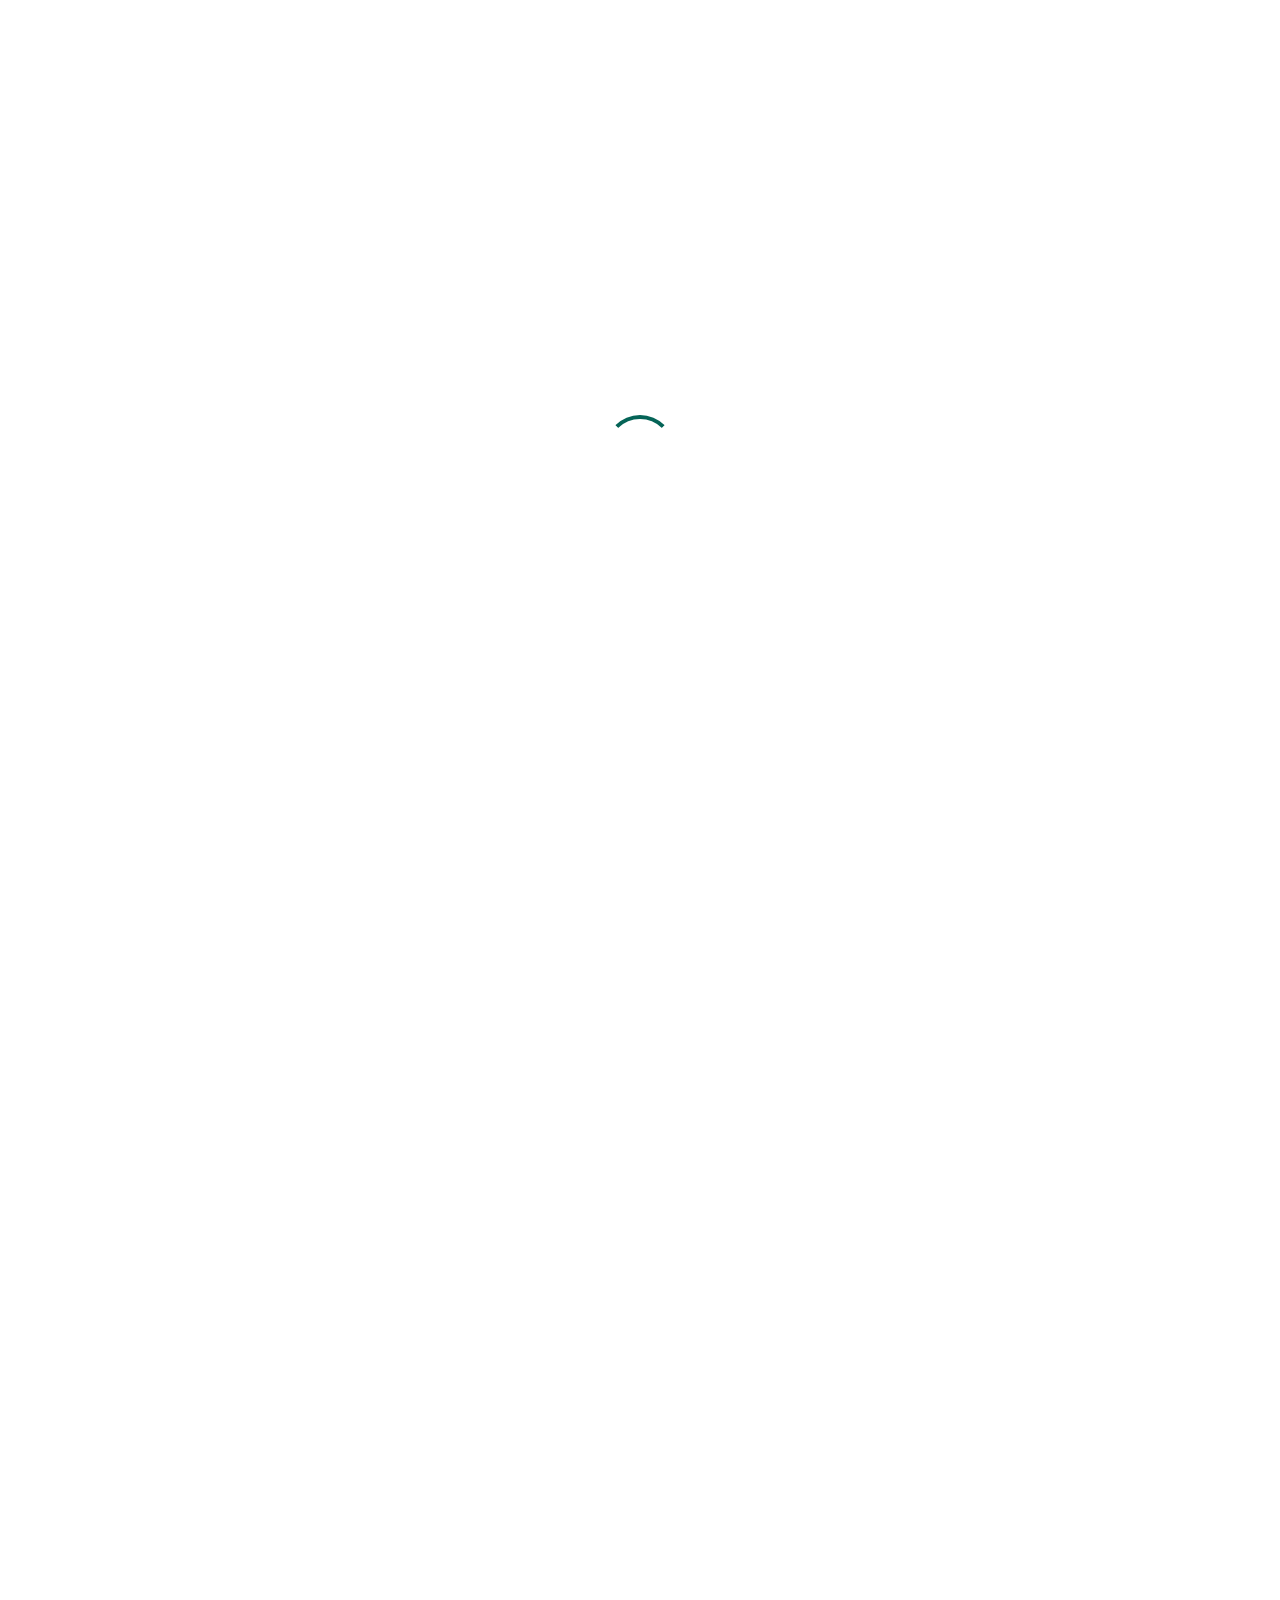
==== commit 77d2168a: "images added" ====
--- a/index.html
+++ b/index.html
@@ -5,25 +5,23 @@
     <meta http-equiv="X-UA-Compatible" content="IE=edge" />
     <meta name="viewport" content="width=device-width, initial-scale=1.0" />
     <title>Portfolio</title>
-
     <link href="https://unpkg.com/aos@2.3.1/dist/aos.css" rel="stylesheet" />
     <link rel="stylesheet" href="style.css" />
-
     <link
       rel="stylesheet"
       href="https://cdn.jsdelivr.net/npm/bootstrap-icons@1.10.2/font/bootstrap-icons.css"
     />
-
     <script src="https://unpkg.com/aos@2.3.1/dist/aos.js"></script>
   </head>
 
   <body>
+    <div class="center" id="loader"></div>
     <div id="header">
       <div class="container">
         <nav>
           <a href="index.html"
             ><img
-              src="image/Nicolas-designstyle-colors-m.png"
+              src="image/nicolas-goetschel-logo.jpeg"
               alt="logo"
               class="logo"
           /></a>
@@ -48,8 +46,11 @@
                 <h3>Contact</h3>
               </a>
             </li>
+            <i class="bi bi-x times" onclick="closemenu()"></i>
           </ul>
+          <i class="bi bi-list" onclick="openmenu()"></i>
         </nav>
+
         <div class="header-text">
           <p>Junior Software Engineer</p>
           <h1>Hi, I am <span>Nicolas Goetschel</span></h1>
@@ -66,11 +67,12 @@
         </div>
       </div>
     </div>
-    <div id="about">
+    <!---------------About---------------->
+    <div id="about" data-aos="fade-in" data-aos-delay="200">
       <div class="container">
         <div class="row">
           <div class="about-col-1">
-            <img src="image/nicolas123.jpeg" alt="" />
+            <img src="image/DSC00743 2.JPG" alt="" />
           </div>
           <div class="about-col-2">
             <h1 class="sub-title">About Me</h1>
@@ -177,39 +179,48 @@
       </div>
     </div>
 
-    <div id="portfolio">
+    <!---------------Portfolio---------------->
+    <div id="portfolio" data-aos="zoom-in" data-aos-delay="300">
       <div class="container">
         <h1 class="sub-title">My Work</h1>
         <div class="work-list">
           <div class="work">
-            <img src="image/img 1.jpg" alt="" />
+            <img src="image/Uber.png" alt="" />
             <div class="layer">
               <h3>Uber Clone App</h3>
               <p>Uber Clone. Check it out on my GitHub.</p>
-              <a href="#"><i class="bi bi-box-arrow-up-right"></i></a>
+              <a href="https://github.com/nicolasgoetschel/UberClone_Capstone"
+                ><i class="bi bi-box-arrow-up-right"></i
+              ></a>
             </div>
           </div>
           <div class="work">
-            <img src="image/img 2.jpg" alt="" />
+            <img src="image/Mind Blank.png" alt="" />
             <div class="layer">
-              <h3>Quiz Game App</h3>
+              <h3>Mind Blank</h3>
               <p>Quiz App. Check it out on my GitHub.</p>
-              <a href="#"><i class="bi bi-box-arrow-up-right"></i></a>
+              <a href="https://github.com/nicolasgoetschel/Mind-Blank"
+                ><i class="bi bi-box-arrow-up-right"></i
+              ></a>
             </div>
           </div>
           <div class="work">
-            <img src="image/img 3.jpg" alt="" />
+            <img src="image/Groundhopper.png" alt="" />
             <div class="layer">
-              <h3>Football Ground Tracker App</h3>
-              <p>Groundhopper. Check it out on my GitHub.</p>
-              <a href="#"><i class="bi bi-box-arrow-up-right"></i></a>
-            </div>
-          </div>
-        </div>
-        <a href="#" class="btn"> See More</a>
+              <h3>Groundhopper</h3>
+              <p>Football Ground Tracker. Check it out on my GitHub.</p>
+              <a href="https://github.com/nicolasgoetschel/groundhopping_app"
+                ><i class="bi bi-box-arrow-up-right"></i
+              ></a>
+            </div>
+          </div>
+        </div>
+        <!-- <a href="#" class="btn"> See More</a> -->
+        <!---------------See More button not needed atm---------------->
       </div>
     </div>
 
+    <!---------------Contact---------------->
     <div id="contact" data-aos="fade-up" data-aos-delay="300">
       <div class="container">
         <div class="row">
@@ -218,9 +229,15 @@
             <p><i class="bi bi-envelope-fill"></i>nicgoe@hotmail.com</p>
             <p><i class="bi bi-telephone-fill"></i>+447832737322</p>
             <div class="social-icons">
-              <a href="#"><i class="bi bi-github"></i></a>
-              <a href="#"><i class="bi bi-linkedin"></i></a>
-              <a href="#"><i class="bi bi-instagram"></i></a>
+              <a href="https://github.com/nicolasgoetschel"
+                ><i class="bi bi-github"></i
+              ></a>
+              <a href="https://www.linkedin.com/in/goetschel/"
+                ><i class="bi bi-linkedin"></i
+              ></a>
+              <a href="https://www.instagram.com/nicolasgoetschel/"
+                ><i class="bi bi-instagram"></i
+              ></a>
             </div>
             <a href="cv.pdf" class="btn btn2" download>
               Download CV <i class="bi bi-card-text"></i
@@ -257,6 +274,7 @@
       </div>
     </div>
 
+    <!---------------Script for loader---------------->
     <script>
       document.onreadystatechange = () => {
         if (document.readyState !== 'complete') {
@@ -271,6 +289,7 @@
       };
     </script>
 
+    <!---------------Script for toggle navbar in small screens---------------->
     <script>
       let sidemenu = document.getElementById('sidemenu');
 
@@ -283,6 +302,7 @@
       }
     </script>
 
+    <!---------------Script for tab contents---------------->
     <script>
       let tablinks = document.getElementsByClassName('tab-links');
       let tabcontents = document.getElementsByClassName('tab-contents');
@@ -300,9 +320,10 @@
       }
     </script>
 
+    <!---------------Script for contact form---------------->
     <script>
       const scriptURL =
-        'https://script.google.com/macros/s/AKfycbx_BLROnSR1VRid-enuqUzpCpAttJzK7eoCZzi59ZBCsTunFFmvsja1BeAee1plLTfj/exec';
+        'https://script.google.com/macros/s/AKfycbyXlCWd3i0j4v8nsN9TrqHJ0ZoKCpLnV0ESpIruujxO5qfL1zPzOBb2ejeiG7sh9VwB/exec';
       const form = document.forms['submit-to-google-sheet'];
       const msg = document.getElementById('msg');
 
--- a/style.css
+++ b/style.css
@@ -7,6 +7,11 @@
   font-family: 'Poppins', sans-serif;
 }
 
+html,
+body {
+  scroll-behavior: smooth;
+}
+
 :root {
   --text: rgb(0, 0, 0);
   --body-background: rgb(245, 248, 246);
@@ -14,20 +19,54 @@
   --text-white: rgb(247, 247, 247);
 }
 
+/* --------------------loader---------------------------- */
+
+#loader {
+  border: 4px solid #fff;
+  border-radius: 50%;
+  border-top: 4px solid var(--main-color);
+  width: 70px;
+  height: 70px;
+  animation: spin 1s linear infinite;
+  -webkit-animation: spin 1s linear infinite;
+}
+
+@keyframes spin {
+  100% {
+    transform: rotate(360deg);
+    -webkit-transform: rotate(360deg);
+    -moz-transform: rotate(360deg);
+    -ms-transform: rotate(360deg);
+    -o-transform: rotate(360deg);
+  }
+}
+
+.center {
+  position: fixed;
+  top: 0;
+  bottom: 0;
+  left: 0;
+  right: 0;
+  margin: auto;
+  z-index: 20;
+}
+
+/* --------------------header---------------------------- */
+
 #header {
   width: 100%;
   height: 100vh;
-  background-image: url(image/nicolas.jpeg);
+  background-image: url(image/transparent-1.png);
   background-repeat: no-repeat;
   background-size: contain;
-  background-position: right 1rem top 6rem;
+  background-position: right 1rem top 0rem;
   padding: 0;
   margin: 0;
   position: relative;
 }
 
 .container {
-  padding: 10px;
+  padding: 10px 10%;
   display: block;
 }
 
@@ -74,6 +113,10 @@
   -o-transition: 0.5s;
 }
 
+nav .bi {
+  display: none;
+}
+
 nav ul li a:hover::after {
   width: 100%;
   left: 0;
@@ -117,6 +160,10 @@
   border: 2px solid var(--main-color);
 }
 
+.header-bottom-content div:nth-child(2) {
+  border: 2px solid var(--main-color);
+}
+
 .header-bottom-content div:nth-child(1) a {
   color: var(--text-white);
 }
@@ -143,6 +190,8 @@
 .header-bottom-content div:hover {
   background: var(--main-color);
 }
+
+/* -----------------About-------------- */
 
 #about {
   padding: 80px 0;
@@ -192,7 +241,7 @@
 }
 
 .tab-links::after {
-  content: ' ';
+  content: '';
   width: 0;
   height: 3px;
   background: var(--main-color);
@@ -200,10 +249,10 @@
   left: 0;
   bottom: -5px;
   transition: 0.2s;
-  -webkit-transition: 0.5s;
-  -moz-transition: 0.5s;
-  -ms-transition: 0.5s;
-  -o-transition: 0.5s;
+  -webkit-transition: 0.2s;
+  -moz-transition: 0.2s;
+  -ms-transition: 0.2s;
+  -o-transition: 0.2s;
 }
 
 .tab-links.active-link::after {
@@ -228,6 +277,8 @@
 .tab-contents.active-tab {
   display: block;
 }
+
+/* -----------------Portfolio-------------- */
 
 #portfolio {
   padding: 50px 0;
@@ -355,6 +406,8 @@
   color: var(--text-white);
 }
 
+/*-------------------Contact ----------------------*/
+
 .contact-left {
   flex-basis: 35%;
 }
@@ -453,9 +506,11 @@
   font-weight: 600;
 }
 
+/*-------------------style for small screens ----------------------*/
+
 @media (max-width: 1350px) {
   #header {
-    background-image: url(image/phone\ background.png);
+    background-image: url(image/My\ project-1.png);
     background-position: right -10rem top 6rem;
     background-size: contain;
     max-height: 80vh;
